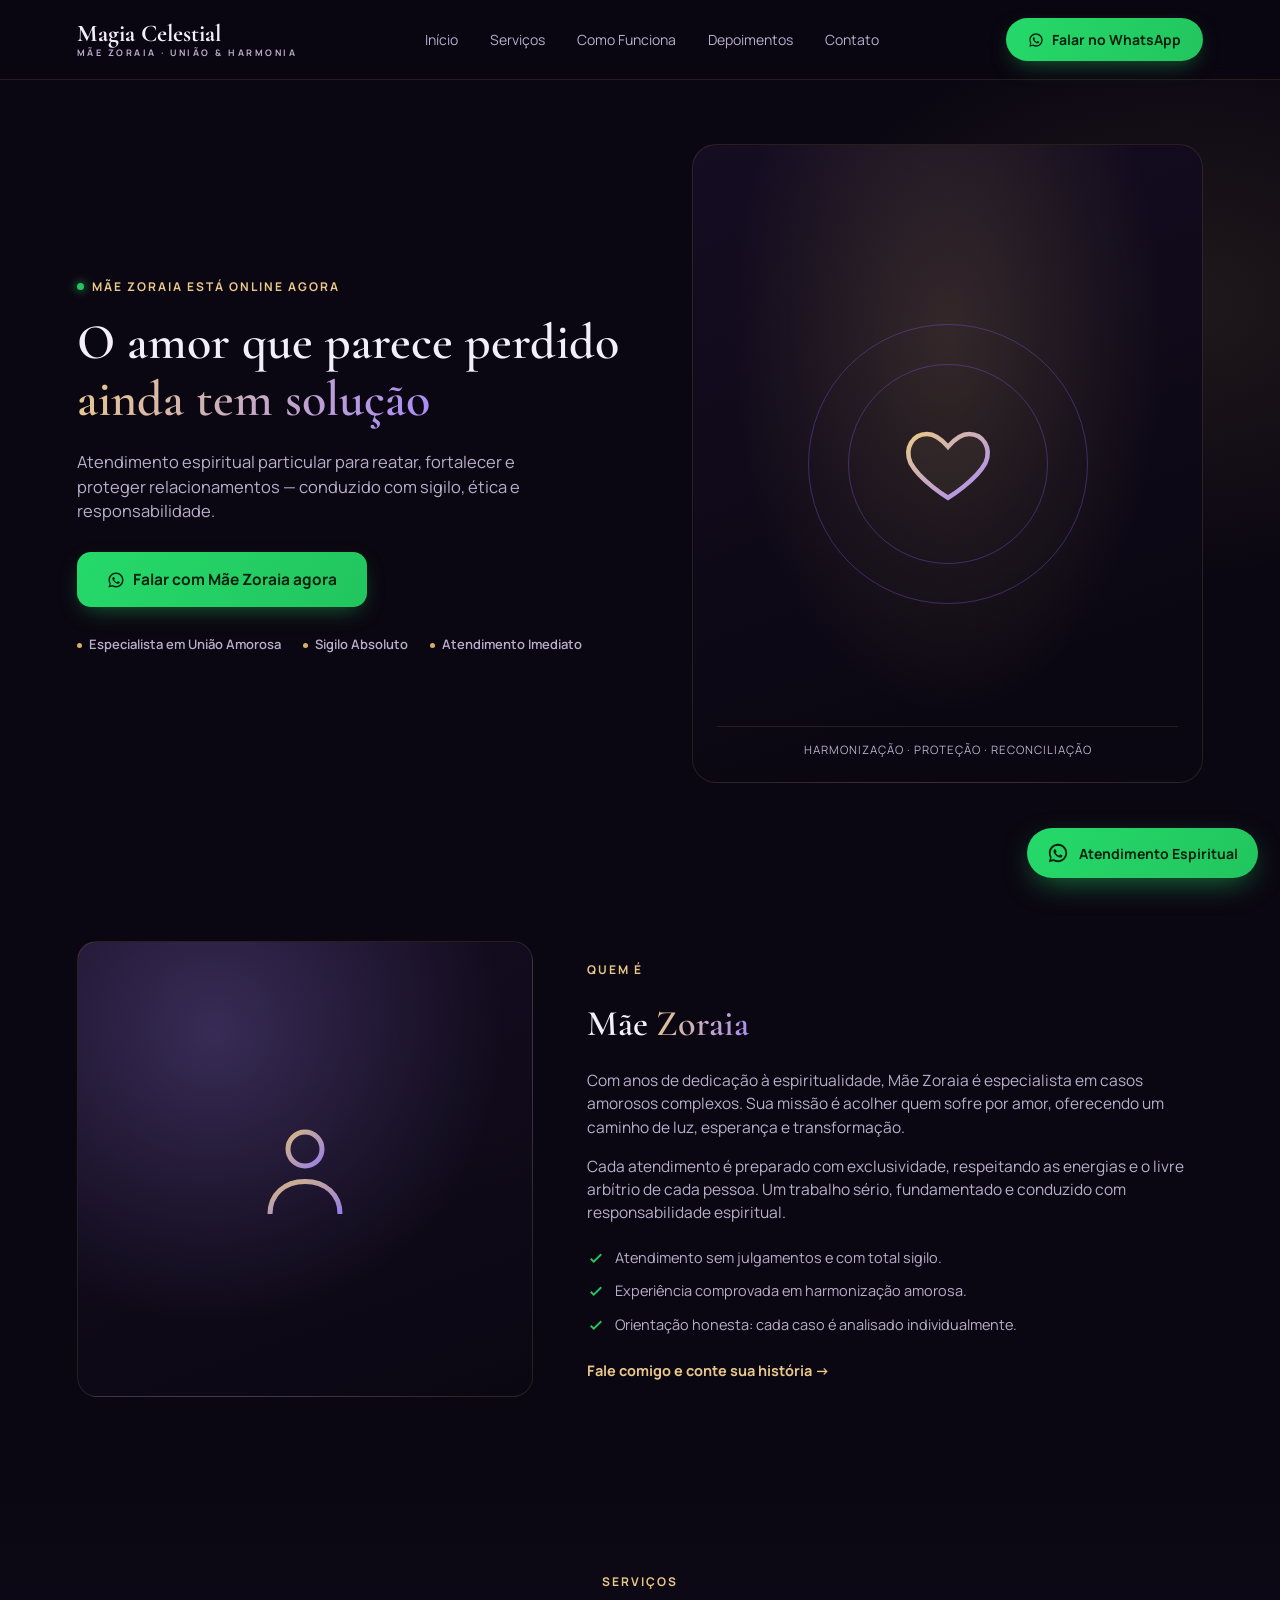
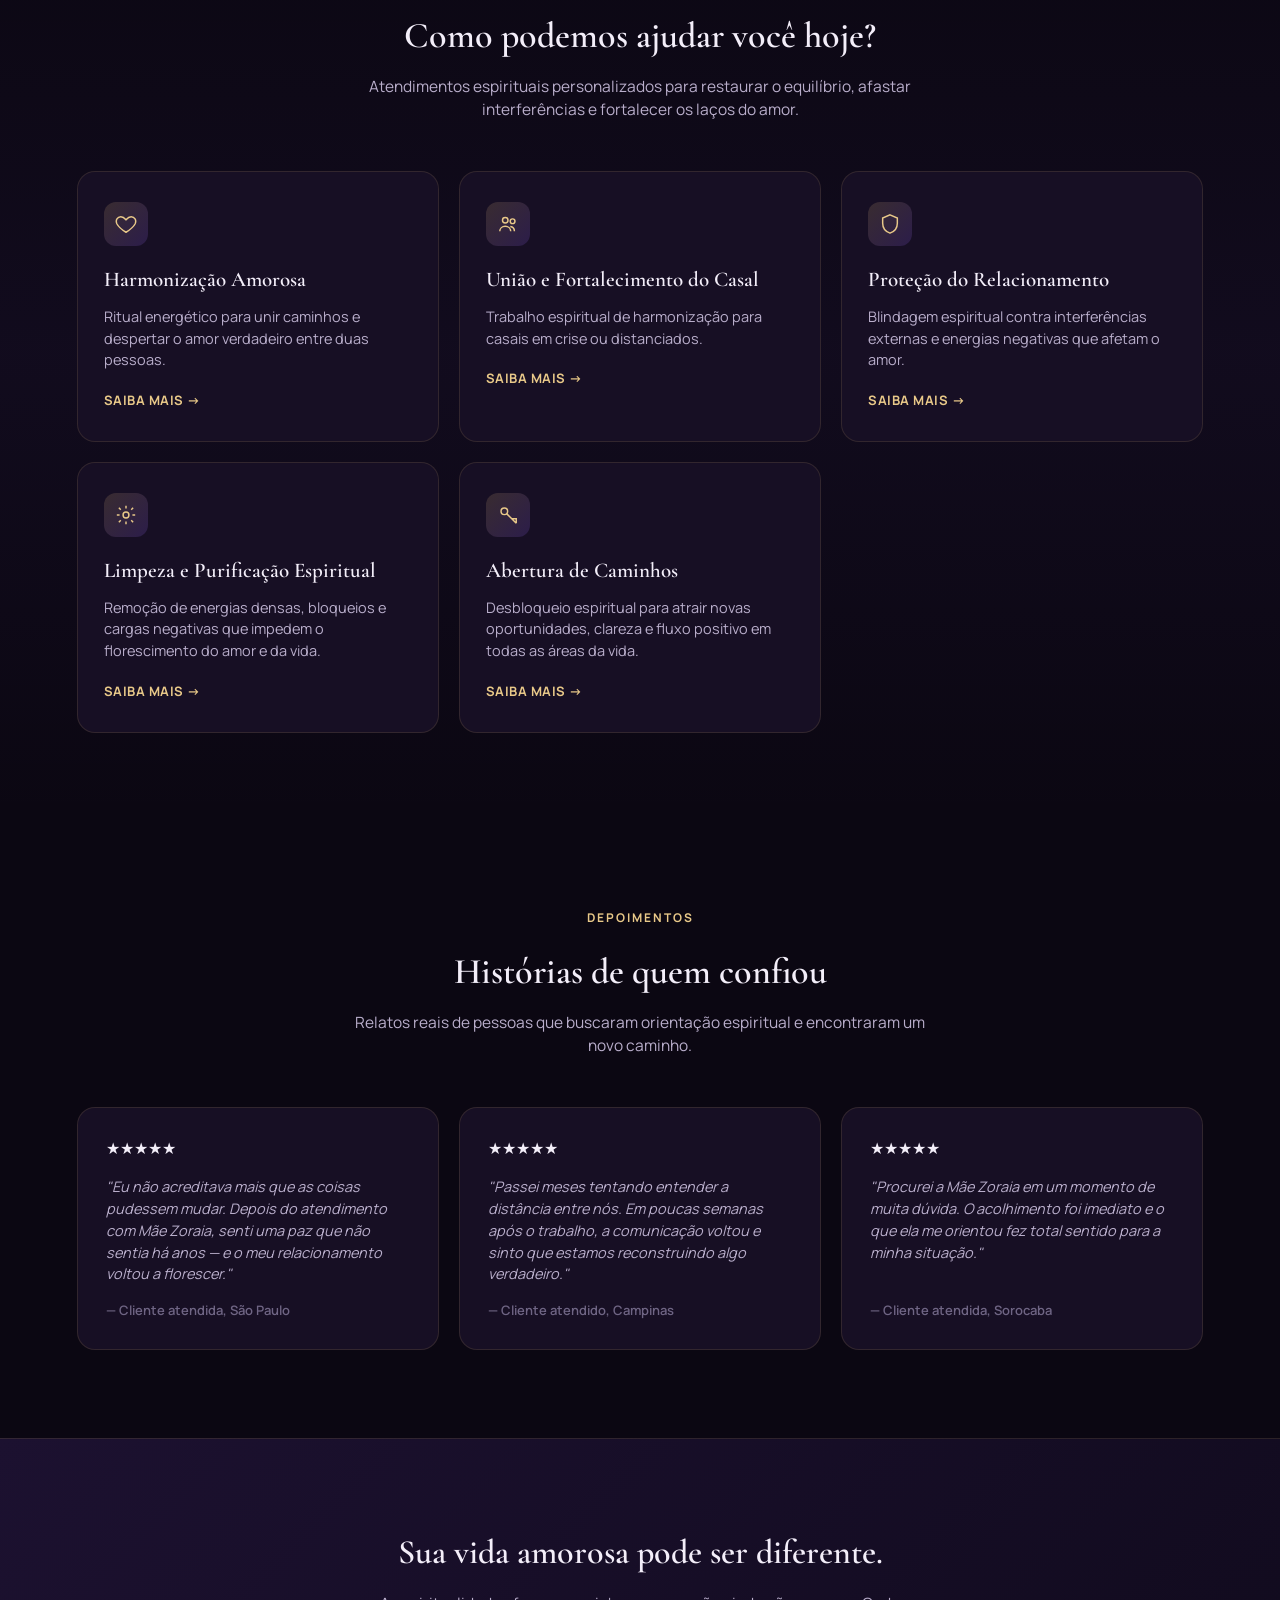
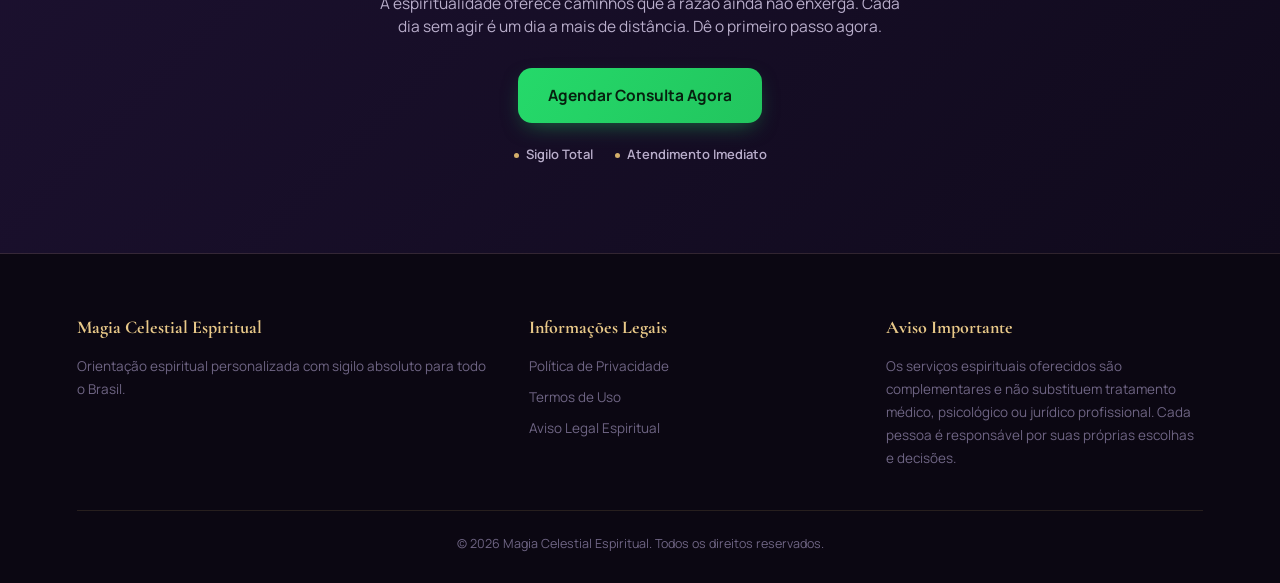
==== index.html @ 308951a0 "Rename index_1.html to index.html" ====
<!DOCTYPE html>
<html lang="pt-BR">
<head>
<meta charset="UTF-8">
<meta name="viewport" content="width=device-width, initial-scale=1.0">
<title>Mãe Zoraia | Trabalhos Espirituais para o Amor — Magia Celestial</title>
<meta name="description" content="Atendimento espiritual particular com Mãe Zoraia: harmonização amorosa, união de casal, proteção e limpeza espiritual. Sigilo absoluto e atendimento imediato.">
<link rel="preconnect" href="https://fonts.gstatic.com" crossorigin>
<link rel="stylesheet" href="assets/css/style.css">
<link rel="icon" href="assets/img/favicon.png" type="image/png">

<!-- ===================================================== -->
<!-- TAGS DO GERENCIADOR DE TRÁFEGO: inserir aqui (GTM/Pixel/etc) -->
<!-- ===================================================== -->

</head>
<body>

<!-- ===================================================== -->
<!-- TAGS DO GERENCIADOR DE TRÁFEGO (noscript, se necessário): inserir aqui -->
<!-- ===================================================== -->

<header class="site-header">
  <div class="logo">Magia Celestial<span>MÃE ZORAIA · UNIÃO &amp; HARMONIA</span></div>
  <nav>
    <ul class="nav-links">
      <li><a href="#inicio">Início</a></li>
      <li><a href="#servicos">Serviços</a></li>
      <li><a href="#como-funciona">Como Funciona</a></li>
      <li><a href="#depoimentos">Depoimentos</a></li>
      <li><a href="#contato">Contato</a></li>
    </ul>
  </nav>
  <a class="btn btn-whats" href="https://wa.me/5511948742111?text=Ol%C3%A1%2C%20Mãe%20Zoraia!%20Gostaria%20de%20falar%20sobre%20um%20atendimento%20espiritual." target="_blank" rel="noopener">
    <svg width="16" height="16" viewBox="0 0 24 24" fill="currentColor"><path d="M12 2C6.48 2 2 6.48 2 12c0 1.85.5 3.58 1.36 5.07L2 22l5.07-1.33A9.96 9.96 0 0 0 12 22c5.52 0 10-4.48 10-10S17.52 2 12 2zm0 18c-1.6 0-3.1-.43-4.4-1.18l-.31-.18-3.01.79.8-2.94-.2-.32A7.96 7.96 0 0 1 4 12c0-4.41 3.59-8 8-8s8 3.59 8 8-3.59 8-8 8zm4.4-5.6c-.24-.12-1.43-.71-1.65-.79-.22-.08-.38-.12-.54.12-.16.24-.62.79-.76.95-.14.16-.28.18-.52.06-.24-.12-1.01-.37-1.92-1.19-.71-.63-1.19-1.41-1.33-1.65-.14-.24-.01-.37.11-.49.11-.11.24-.28.36-.42.12-.14.16-.24.24-.4.08-.16.04-.3-.02-.42-.06-.12-.54-1.3-.74-1.78-.19-.46-.39-.4-.54-.41h-.46c-.16 0-.42.06-.64.3-.22.24-.84.82-.84 2s.86 2.32.98 2.48c.12.16 1.69 2.58 4.1 3.62.57.25 1.02.4 1.37.51.58.18 1.1.16 1.51.1.46-.07 1.43-.58 1.63-1.15.2-.57.2-1.05.14-1.15-.06-.1-.22-.16-.46-.28z"/></svg>
    Falar no WhatsApp
  </a>
  <button class="menu-toggle" id="menuToggle" aria-label="Abrir menu">☰</button>
</header>

<div class="mobile-nav" id="mobileNav">
  <button class="close-btn" id="closeMenu" aria-label="Fechar menu">×</button>
  <a href="#inicio">Início</a>
  <a href="#servicos">Serviços</a>
  <a href="#como-funciona">Como Funciona</a>
  <a href="#depoimentos">Depoimentos</a>
  <a href="#contato">Contato</a>
  <a class="btn btn-whats lg" href="https://wa.me/5511948742111?text=Ol%C3%A1%2C%20Mãe%20Zoraia!%20Gostaria%20de%20falar%20sobre%20um%20atendimento%20espiritual." target="_blank" rel="noopener">Falar no WhatsApp</a>
</div>

<section class="hero" id="inicio">
  <div class="container">
    <div>
      <div class="eyebrow pulse">Mãe Zoraia está online agora</div>
      <h1>O amor que parece perdido <span class="gradient-text">ainda tem solução</span></h1>
      <p class="sub">Atendimento espiritual particular para reatar, fortalecer e proteger relacionamentos — conduzido com sigilo, ética e responsabilidade.</p>
      <div class="cta-row">
        <a class="btn btn-whats lg" href="https://wa.me/5511948742111?text=Ol%C3%A1%2C%20Mãe%20Zoraia!%20Vim%20pelo%20site%20e%20gostaria%20de%20uma%20orienta%C3%A7%C3%A3o." target="_blank" rel="noopener">
          <svg width="18" height="18" viewBox="0 0 24 24" fill="currentColor"><path d="M12 2C6.48 2 2 6.48 2 12c0 1.85.5 3.58 1.36 5.07L2 22l5.07-1.33A9.96 9.96 0 0 0 12 22c5.52 0 10-4.48 10-10S17.52 2 12 2zm0 18c-1.6 0-3.1-.43-4.4-1.18l-.31-.18-3.01.79.8-2.94-.2-.32A7.96 7.96 0 0 1 4 12c0-4.41 3.59-8 8-8s8 3.59 8 8-3.59 8-8 8zm4.4-5.6c-.24-.12-1.43-.71-1.65-.79-.22-.08-.38-.12-.54.12-.16.24-.62.79-.76.95-.14.16-.28.18-.52.06-.24-.12-1.01-.37-1.92-1.19-.71-.63-1.19-1.41-1.33-1.65-.14-.24-.01-.37.11-.49.11-.11.24-.28.36-.42.12-.14.16-.24.24-.4.08-.16.04-.3-.02-.42-.06-.12-.54-1.3-.74-1.78-.19-.46-.39-.4-.54-.41h-.46c-.16 0-.42.06-.64.3-.22.24-.84.82-.84 2s.86 2.32.98 2.48c.12.16 1.69 2.58 4.1 3.62.57.25 1.02.4 1.37.51.58.18 1.1.16 1.51.1.46-.07 1.43-.58 1.63-1.15.2-.57.2-1.05.14-1.15-.06-.1-.22-.16-.46-.28z"/></svg>
          Falar com Mãe Zoraia agora
        </a>
      </div>
      <div class="badges">
        <div class="badge"><span class="dot"></span>Especialista em União Amorosa</div>
        <div class="badge"><span class="dot"></span>Sigilo Absoluto</div>
        <div class="badge"><span class="dot"></span>Atendimento Imediato</div>
      </div>
    </div>
    <div class="hero-visual">
      <div class="ring ring-1"></div>
      <div class="ring ring-2"></div>
      <svg viewBox="0 0 24 24" fill="none" stroke="url(#g1)" stroke-width="1.2">
        <defs><linearGradient id="g1" x1="0" y1="0" x2="1" y2="1"><stop offset="0%" stop-color="#e9c989"/><stop offset="100%" stop-color="#a78bfa"/></linearGradient></defs>
        <path d="M12 21s-7.5-4.6-10-9.3C0.3 7.8 2.6 4 6.4 4c2.1 0 3.7 1.2 5.6 3.4C13.9 5.2 15.5 4 17.6 4c3.8 0 6.1 3.8 4.4 7.7C19.5 16.4 12 21 12 21z" fill="rgba(233,201,137,0.05)"/>
      </svg>
      <div class="visual-caption">Harmonização · Proteção · Reconciliação</div>
    </div>
  </div>
</section>

<section class="about" id="sobre">
  <div class="container">
    <div class="about-visual">
      <svg viewBox="0 0 24 24" fill="none" stroke="url(#g2)" stroke-width="1">
        <defs><linearGradient id="g2" x1="0" y1="0" x2="1" y2="1"><stop offset="0%" stop-color="#e9c989"/><stop offset="100%" stop-color="#a78bfa"/></linearGradient></defs>
        <circle cx="12" cy="8" r="3.4"/>
        <path d="M5 21c0-4 3-6.5 7-6.5s7 2.5 7 6.5"/>
      </svg>
    </div>
    <div>
      <div class="eyebrow">Quem é</div>
      <h2 class="serif">Mãe <span class="gradient-text">Zoraia</span></h2>
      <p>Com anos de dedicação à espiritualidade, Mãe Zoraia é especialista em casos amorosos complexos. Sua missão é acolher quem sofre por amor, oferecendo um caminho de luz, esperança e transformação.</p>
      <p>Cada atendimento é preparado com exclusividade, respeitando as energias e o livre arbítrio de cada pessoa. Um trabalho sério, fundamentado e conduzido com responsabilidade espiritual.</p>
      <ul class="checklist">
        <li><svg viewBox="0 0 24 24" fill="none" stroke="currentColor" stroke-width="2.5"><path d="M5 13l4 4L19 7"/></svg>Atendimento sem julgamentos e com total sigilo.</li>
        <li><svg viewBox="0 0 24 24" fill="none" stroke="currentColor" stroke-width="2.5"><path d="M5 13l4 4L19 7"/></svg>Experiência comprovada em harmonização amorosa.</li>
        <li><svg viewBox="0 0 24 24" fill="none" stroke="currentColor" stroke-width="2.5"><path d="M5 13l4 4L19 7"/></svg>Orientação honesta: cada caso é analisado individualmente.</li>
      </ul>
      <a class="link-arrow" href="#contato">Fale comigo e conte sua história →</a>
    </div>
  </div>
</section>

<section class="services" id="servicos">
  <div class="container">
    <div class="section-head">
      <div class="eyebrow">Serviços</div>
      <h2 class="serif">Como podemos ajudar você hoje?</h2>
      <p>Atendimentos espirituais personalizados para restaurar o equilíbrio, afastar interferências e fortalecer os laços do amor.</p>
    </div>
    <div class="grid-services">

      <div class="card">
        <div class="icon"><svg viewBox="0 0 24 24" fill="none" stroke="currentColor" stroke-width="1.6"><path d="M12 21s-7.5-4.6-10-9.3C0.3 7.8 2.6 4 6.4 4c2.1 0 3.7 1.2 5.6 3.4C13.9 5.2 15.5 4 17.6 4c3.8 0 6.1 3.8 4.4 7.7C19.5 16.4 12 21 12 21z"/></svg></div>
        <h3 class="serif">Harmonização Amorosa</h3>
        <p>Ritual energético para unir caminhos e despertar o amor verdadeiro entre duas pessoas.</p>
        <a href="#contato">SAIBA MAIS →</a>
      </div>

      <div class="card">
        <div class="icon"><svg viewBox="0 0 24 24" fill="none" stroke="currentColor" stroke-width="1.6"><circle cx="9" cy="8" r="3"/><circle cx="17" cy="9" r="2.6"/><path d="M3 20c0-3.3 2.7-5.5 6-5.5s6 2.2 6 5.5"/><path d="M14.5 14.8c2.6.3 4.5 2.2 4.5 5.2"/></svg></div>
        <h3 class="serif">União e Fortalecimento do Casal</h3>
        <p>Trabalho espiritual de harmonização para casais em crise ou distanciados.</p>
        <a href="#contato">SAIBA MAIS →</a>
      </div>

      <div class="card">
        <div class="icon"><svg viewBox="0 0 24 24" fill="none" stroke="currentColor" stroke-width="1.6"><path d="M12 2l8 3.5v5.7C20 16.7 16.6 20.4 12 22c-4.6-1.6-8-5.3-8-10.8V5.5L12 2z"/></svg></div>
        <h3 class="serif">Proteção do Relacionamento</h3>
        <p>Blindagem espiritual contra interferências externas e energias negativas que afetam o amor.</p>
        <a href="#contato">SAIBA MAIS →</a>
      </div>

      <div class="card">
        <div class="icon"><svg viewBox="0 0 24 24" fill="none" stroke="currentColor" stroke-width="1.6"><path d="M12 2v3M12 19v3M4.2 4.2l2.1 2.1M17.7 17.7l2.1 2.1M2 12h3M19 12h3M4.2 19.8l2.1-2.1M17.7 6.3l2.1-2.1"/><circle cx="12" cy="12" r="3.2"/></svg></div>
        <h3 class="serif">Limpeza e Purificação Espiritual</h3>
        <p>Remoção de energias densas, bloqueios e cargas negativas que impedem o florescimento do amor e da vida.</p>
        <a href="#contato">SAIBA MAIS →</a>
      </div>

      <div class="card">
        <div class="icon"><svg viewBox="0 0 24 24" fill="none" stroke="currentColor" stroke-width="1.6"><circle cx="8" cy="8" r="3.6"/><path d="M10.5 10.5L21 21M16 16h5v5"/></svg></div>
        <h3 class="serif">Abertura de Caminhos</h3>
        <p>Desbloqueio espiritual para atrair novas oportunidades, clareza e fluxo positivo em todas as áreas da vida.</p>
        <a href="#contato">SAIBA MAIS →</a>
      </div>

    </div>
  </div>
</section>

<section id="depoimentos">
  <div class="container">
    <div class="section-head">
      <div class="eyebrow">Depoimentos</div>
      <h2 class="serif">Histórias de quem confiou</h2>
      <p>Relatos reais de pessoas que buscaram orientação espiritual e encontraram um novo caminho.</p>
    </div>
    <div class="testimonial-track">

      <div class="t-card">
        <div class="stars">★★★★★</div>
        <p>"Eu não acreditava mais que as coisas pudessem mudar. Depois do atendimento com Mãe Zoraia, senti uma paz que não sentia há anos — e o meu relacionamento voltou a florescer."</p>
        <div class="t-author">— Cliente atendida, São Paulo</div>
      </div>

      <div class="t-card">
        <div class="stars">★★★★★</div>
        <p>"Passei meses tentando entender a distância entre nós. Em poucas semanas após o trabalho, a comunicação voltou e sinto que estamos reconstruindo algo verdadeiro."</p>
        <div class="t-author">— Cliente atendido, Campinas</div>
      </div>

      <div class="t-card">
        <div class="stars">★★★★★</div>
        <p>"Procurei a Mãe Zoraia em um momento de muita dúvida. O acolhimento foi imediato e o que ela me orientou fez total sentido para a minha situação."</p>
        <div class="t-author">— Cliente atendida, Sorocaba</div>
      </div>

    </div>
  </div>
</section>

<section class="cta-final" id="contato">
  <div class="container">
    <h2 class="serif">Sua vida amorosa pode ser diferente.</h2>
    <p>A espiritualidade oferece caminhos que a razão ainda não enxerga. Cada dia sem agir é um dia a mais de distância. Dê o primeiro passo agora.</p>
    <a class="btn btn-whats lg" href="https://wa.me/5511948742111?text=Ol%C3%A1%2C%20Mãe%20Zoraia!%20Quero%20agendar%20uma%20consulta." target="_blank" rel="noopener">Agendar Consulta Agora</a>
    <div class="badges">
      <div class="badge"><span class="dot"></span>Sigilo Total</div>
      <div class="badge"><span class="dot"></span>Atendimento Imediato</div>
    </div>
  </div>
</section>

<footer>
  <div class="container">
    <div class="footer-grid">
      <div>
        <h4 class="serif">Magia Celestial Espiritual</h4>
        <p>Orientação espiritual personalizada com sigilo absoluto para todo o Brasil.</p>
      </div>
      <div>
        <h4 class="serif">Informações Legais</h4>
        <ul>
          <li><a href="#">Política de Privacidade</a></li>
          <li><a href="#">Termos de Uso</a></li>
          <li><a href="#">Aviso Legal Espiritual</a></li>
        </ul>
      </div>
      <div>
        <h4 class="serif">Aviso Importante</h4>
        <p>Os serviços espirituais oferecidos são complementares e não substituem tratamento médico, psicológico ou jurídico profissional. Cada pessoa é responsável por suas próprias escolhas e decisões.</p>
      </div>
    </div>
    <div class="footer-bottom">© 2026 Magia Celestial Espiritual. Todos os direitos reservados.</div>
  </div>
</footer>

<a class="float-whats" href="https://wa.me/5511948742111?text=Ol%C3%A1%2C%20Mãe%20Zoraia!%20Gostaria%20de%20um%20atendimento%20espiritual." target="_blank" rel="noopener" aria-label="Falar no WhatsApp">
  <svg width="22" height="22" viewBox="0 0 24 24" fill="currentColor"><path d="M12 2C6.48 2 2 6.48 2 12c0 1.85.5 3.58 1.36 5.07L2 22l5.07-1.33A9.96 9.96 0 0 0 12 22c5.52 0 10-4.48 10-10S17.52 2 12 2zm0 18c-1.6 0-3.1-.43-4.4-1.18l-.31-.18-3.01.79.8-2.94-.2-.32A7.96 7.96 0 0 1 4 12c0-4.41 3.59-8 8-8s8 3.59 8 8-3.59 8-8 8zm4.4-5.6c-.24-.12-1.43-.71-1.65-.79-.22-.08-.38-.12-.54.12-.16.24-.62.79-.76.95-.14.16-.28.18-.52.06-.24-.12-1.01-.37-1.92-1.19-.71-.63-1.19-1.41-1.33-1.65-.14-.24-.01-.37.11-.49.11-.11.24-.28.36-.42.12-.14.16-.24.24-.4.08-.16.04-.3-.02-.42-.06-.12-.54-1.3-.74-1.78-.19-.46-.39-.4-.54-.41h-.46c-.16 0-.42.06-.64.3-.22.24-.84.82-.84 2s.86 2.32.98 2.48c.12.16 1.69 2.58 4.1 3.62.57.25 1.02.4 1.37.51.58.18 1.1.16 1.51.1.46-.07 1.43-.58 1.63-1.15.2-.57.2-1.05.14-1.15-.06-.1-.22-.16-.46-.28z"/></svg>
  <span>Atendimento Espiritual</span>
</a>

<script src="assets/js/main.js"></script>
</body>
</html>
---- assets/css/style.css ----
@import url('https://fonts.googleapis.com/css2?family=Cormorant+Garamond:wght@500;600;700&family=Manrope:wght@400;500;600;700;800&display=swap');

:root{
  --bg-void: #0b0712;
  --bg-deep: #150d22;
  --bg-card: #170f24;
  --violet: #8b5cf6;
  --violet-soft: #a78bfa;
  --gold: #d4af6a;
  --gold-bright: #e9c989;
  --whats: #22c55e;
  --whats-deep: #17a653;
  --ink: #f3eef9;
  --ink-dim: #b9aecb;
  --ink-faint: #6f6584;
  --border: rgba(212,175,106,0.14);
  --radius: 18px;
}

*,*::before,*::after{box-sizing:border-box;margin:0;padding:0;}
html{scroll-behavior:smooth;}
body{
  background:
    radial-gradient(ellipse 900px 500px at 12% -10%, rgba(139,92,246,0.22), transparent 60%),
    radial-gradient(ellipse 700px 500px at 92% 8%, rgba(212,175,106,0.10), transparent 55%),
    var(--bg-void);
  color:var(--ink);
  font-family:'Manrope',sans-serif;
  line-height:1.5;
  -webkit-font-smoothing:antialiased;
  overflow-x:hidden;
}
img{max-width:100%;display:block;}
a{color:inherit;}
.container{max-width:1280px;margin:0 auto;padding:0 6%;}
.serif{font-family:'Cormorant Garamond',serif;}
.gradient-text{
  background:linear-gradient(120deg,var(--gold-bright),var(--violet-soft));
  -webkit-background-clip:text;background-clip:text;color:transparent;
}
section{padding:88px 0;}
.eyebrow{
  display:inline-flex;align-items:center;gap:8px;
  font-size:12px;letter-spacing:2px;text-transform:uppercase;
  color:var(--gold-bright);font-weight:700;margin-bottom:18px;
}
.eyebrow.pulse::before{content:'';width:7px;height:7px;border-radius:50%;background:var(--whats);box-shadow:0 0 10px var(--whats);animation:pulse 2s infinite;}
@keyframes pulse{0%,100%{opacity:1;}50%{opacity:0.4;}}

/* HEADER */
.site-header{
  position:sticky;top:0;z-index:50;
  display:flex;align-items:center;justify-content:space-between;
  padding:18px 6%;
  background:rgba(11,7,18,0.85);
  backdrop-filter:blur(10px);
  border-bottom:1px solid var(--border);
}
.logo{font-family:'Cormorant Garamond',serif;font-size:24px;font-weight:700;line-height:1.1;}
.logo span{display:block;font-family:'Manrope',sans-serif;font-size:9px;letter-spacing:2.5px;color:var(--ink-dim);font-weight:700;}
.nav-links{display:flex;gap:32px;font-size:14px;color:var(--ink-dim);list-style:none;}
.nav-links a{text-decoration:none;transition:color .2s;}
.nav-links a:hover{color:var(--gold-bright);}
.btn{
  display:inline-flex;align-items:center;gap:8px;
  font-weight:700;font-size:14px;text-decoration:none;
  border-radius:30px;padding:11px 22px;border:none;cursor:pointer;
}
.btn-whats{
  background:linear-gradient(120deg,#25d96a,var(--whats));
  color:#06210f;
  box-shadow:0 8px 22px -8px rgba(34,197,94,0.55);
  transition:transform .2s, box-shadow .2s;
}
.btn-whats:hover{transform:translateY(-1px);box-shadow:0 12px 26px -8px rgba(34,197,94,0.7);}
.btn-whats.lg{padding:16px 30px;font-size:15.5px;border-radius:14px;}
.btn-outline{
  border:1px solid var(--border);color:var(--ink-dim);background:transparent;padding:10px 20px;border-radius:30px;font-size:14px;font-weight:600;text-decoration:none;
}
.menu-toggle{display:none;background:none;border:none;color:var(--ink);font-size:26px;cursor:pointer;}

/* HERO */
.hero{
  padding:64px 0 70px;
}
.hero .container{
  display:grid;grid-template-columns:1.05fr 0.95fr;gap:50px;align-items:center;
}
h1{font-family:'Cormorant Garamond',serif;font-size:50px;line-height:1.14;font-weight:600;margin-bottom:22px;}
.hero p.sub{font-size:16.5px;color:var(--ink-dim);max-width:480px;margin-bottom:28px;}
.cta-row{margin-bottom:28px;}
.badges{display:flex;flex-wrap:wrap;gap:10px 22px;}
.badge{display:flex;align-items:center;gap:7px;font-size:13px;color:var(--ink-dim);font-weight:600;}
.badge .dot{width:5px;height:5px;border-radius:50%;background:var(--gold);flex-shrink:0;}

.hero-visual{
  position:relative;aspect-ratio:4/5;border-radius:24px;overflow:hidden;
  background:radial-gradient(ellipse at 50% 30%, rgba(212,175,106,0.18), transparent 60%), linear-gradient(160deg, var(--bg-deep), #0b0712 80%);
  border:1px solid var(--border);
  display:flex;align-items:center;justify-content:center;
}
.hero-visual .ring{position:absolute;border-radius:50%;border:1px solid rgba(139,92,246,0.35);}
.ring-1{width:280px;height:280px;}
.ring-2{width:200px;height:200px;border-color:rgba(212,175,106,0.3);}
.hero-visual svg{width:90px;height:90px;}
.visual-caption{
  position:absolute;bottom:24px;left:24px;right:24px;font-size:11.5px;color:var(--ink-dim);
  letter-spacing:1px;text-transform:uppercase;border-top:1px solid var(--border);padding-top:14px;text-align:center;
}

/* SOBRE */
.about .container{display:grid;grid-template-columns:0.85fr 1.15fr;gap:54px;align-items:center;}
.about-visual{
  aspect-ratio:1/1;border-radius:20px;overflow:hidden;position:relative;
  background:radial-gradient(circle at 30% 20%, rgba(167,139,250,0.25), transparent 60%), linear-gradient(160deg,var(--bg-deep),#0b0712);
  border:1px solid var(--border);display:flex;align-items:center;justify-content:center;
}
.about-visual svg{width:120px;height:120px;opacity:0.9;}
h2{font-family:'Cormorant Garamond',serif;font-size:36px;font-weight:600;margin-bottom:18px;}
.about p{color:var(--ink-dim);margin-bottom:16px;font-size:15.5px;}
.checklist{list-style:none;margin:22px 0;display:flex;flex-direction:column;gap:12px;}
.checklist li{display:flex;gap:10px;align-items:flex-start;font-size:14.5px;color:var(--ink-dim);}
.checklist svg{flex-shrink:0;width:18px;height:18px;color:var(--whats);margin-top:2px;}
.link-arrow{color:var(--gold-bright);text-decoration:none;font-weight:700;font-size:14.5px;}

/* SERVICOS */
.services{background:linear-gradient(180deg,transparent,rgba(139,92,246,0.05),transparent);}
.section-head{text-align:center;max-width:600px;margin:0 auto 50px;}
.section-head .eyebrow{display:flex;justify-content:center;}
.section-head h2{margin-bottom:12px;}
.section-head p{color:var(--ink-dim);font-size:15.5px;}
.grid-services{display:grid;grid-template-columns:repeat(3,1fr);gap:20px;}
.card{
  background:var(--bg-card);border:1px solid var(--border);border-radius:var(--radius);
  padding:30px 26px;transition:transform .25s, border-color .25s;
}
.card:hover{transform:translateY(-4px);border-color:rgba(212,175,106,0.4);}
.card .icon{
  width:44px;height:44px;border-radius:12px;
  background:linear-gradient(135deg,rgba(212,175,106,0.18),rgba(139,92,246,0.18));
  display:flex;align-items:center;justify-content:center;margin-bottom:18px;
}
.card .icon svg{width:22px;height:22px;color:var(--gold-bright);}
.card h3{font-family:'Cormorant Garamond',serif;font-size:21px;font-weight:600;margin-bottom:10px;}
.card p{font-size:14.5px;color:var(--ink-dim);margin-bottom:16px;}
.card a{font-size:13px;font-weight:700;color:var(--gold-bright);text-decoration:none;letter-spacing:0.5px;}

/* DEPOIMENTOS */
.testimonial-track{display:grid;grid-template-columns:repeat(3,1fr);gap:20px;}
.t-card{
  background:var(--bg-card);border:1px solid var(--border);border-radius:var(--radius);
  padding:28px;display:flex;flex-direction:column;gap:16px;
}
.stars{display:flex;gap:3px;}
.stars svg{width:15px;height:15px;color:var(--gold);}
.t-card p{font-size:14.5px;color:var(--ink-dim);font-style:italic;flex:1;}
.t-author{font-size:13px;color:var(--ink-faint);font-weight:600;}

/* CTA FINAL */
.cta-final{
  background:linear-gradient(135deg,#1c1130,#100a1c);
  border-top:1px solid var(--border);border-bottom:1px solid var(--border);
  text-align:center;
}
.cta-final h2{font-size:34px;margin-bottom:14px;}
.cta-final p{color:var(--ink-dim);max-width:540px;margin:0 auto 30px;font-size:15.5px;}
.cta-final .badges{justify-content:center;margin-top:22px;}

/* FOOTER */
footer{padding:60px 0 30px;}
.footer-grid{display:grid;grid-template-columns:1.3fr 1fr 1fr;gap:40px;margin-bottom:40px;}
footer h4{font-family:'Cormorant Garamond',serif;font-size:18px;color:var(--gold-bright);margin-bottom:14px;}
footer p, footer li{font-size:13.5px;color:var(--ink-faint);line-height:1.7;}
footer ul{list-style:none;display:flex;flex-direction:column;gap:8px;}
footer a{text-decoration:none;color:var(--ink-faint);}
footer a:hover{color:var(--gold-bright);}
.footer-bottom{
  text-align:center;font-size:12.5px;color:var(--ink-faint);
  border-top:1px solid var(--border);padding-top:24px;
}

/* WHATSAPP FLOAT */
.float-whats{
  position:fixed;bottom:22px;right:22px;z-index:60;
  display:flex;align-items:center;gap:10px;
  background:linear-gradient(120deg,#25d96a,var(--whats));
  color:#06210f;font-weight:700;font-size:14px;
  padding:14px 20px;border-radius:50px;text-decoration:none;
  box-shadow:0 10px 30px -8px rgba(34,197,94,0.6);
  animation:float-in .6s ease both;
}
@keyframes float-in{from{transform:translateY(20px);opacity:0;}to{transform:translateY(0);opacity:1;}}

/* RESPONSIVE */
@media(max-width:980px){
  .grid-services{grid-template-columns:repeat(2,1fr);}
  .testimonial-track{grid-template-columns:1fr;}
  .footer-grid{grid-template-columns:1fr;gap:28px;}
}
@media(max-width:860px){
  .nav-links{display:none;}
  .menu-toggle{display:block;}
  .hero .container{grid-template-columns:1fr;}
  .hero{padding:30px 0 50px;}
  h1{font-size:36px;}
  .hero-visual{aspect-ratio:16/10;order:-1;}
  .about .container{grid-template-columns:1fr;}
  .about-visual{aspect-ratio:16/9;}
  .grid-services{grid-template-columns:1fr;}
  section{padding:60px 0;}
  .float-whats span{display:none;}
  .float-whats{padding:16px;border-radius:50%;}
}
@media(max-width:480px){
  h1{font-size:30px;}
  .site-header{padding:14px 5%;}
  .btn-whats:not(.lg){display:none;}
}

/* Mobile nav drawer */
.mobile-nav{
  position:fixed;inset:0;z-index:55;background:rgba(11,7,18,0.97);backdrop-filter:blur(8px);
  display:flex;flex-direction:column;align-items:center;justify-content:center;gap:28px;
  transform:translateY(-100%);transition:transform .3s ease;
}
.mobile-nav.open{transform:translateY(0);}
.mobile-nav a{font-family:'Cormorant Garamond',serif;font-size:26px;text-decoration:none;color:var(--ink);}
.mobile-nav .close-btn{position:absolute;top:20px;right:24px;background:none;border:none;color:var(--ink);font-size:30px;}

@media(prefers-reduced-motion: reduce){
  *{animation-duration:0.01ms !important;transition-duration:0.01ms !important;}
}
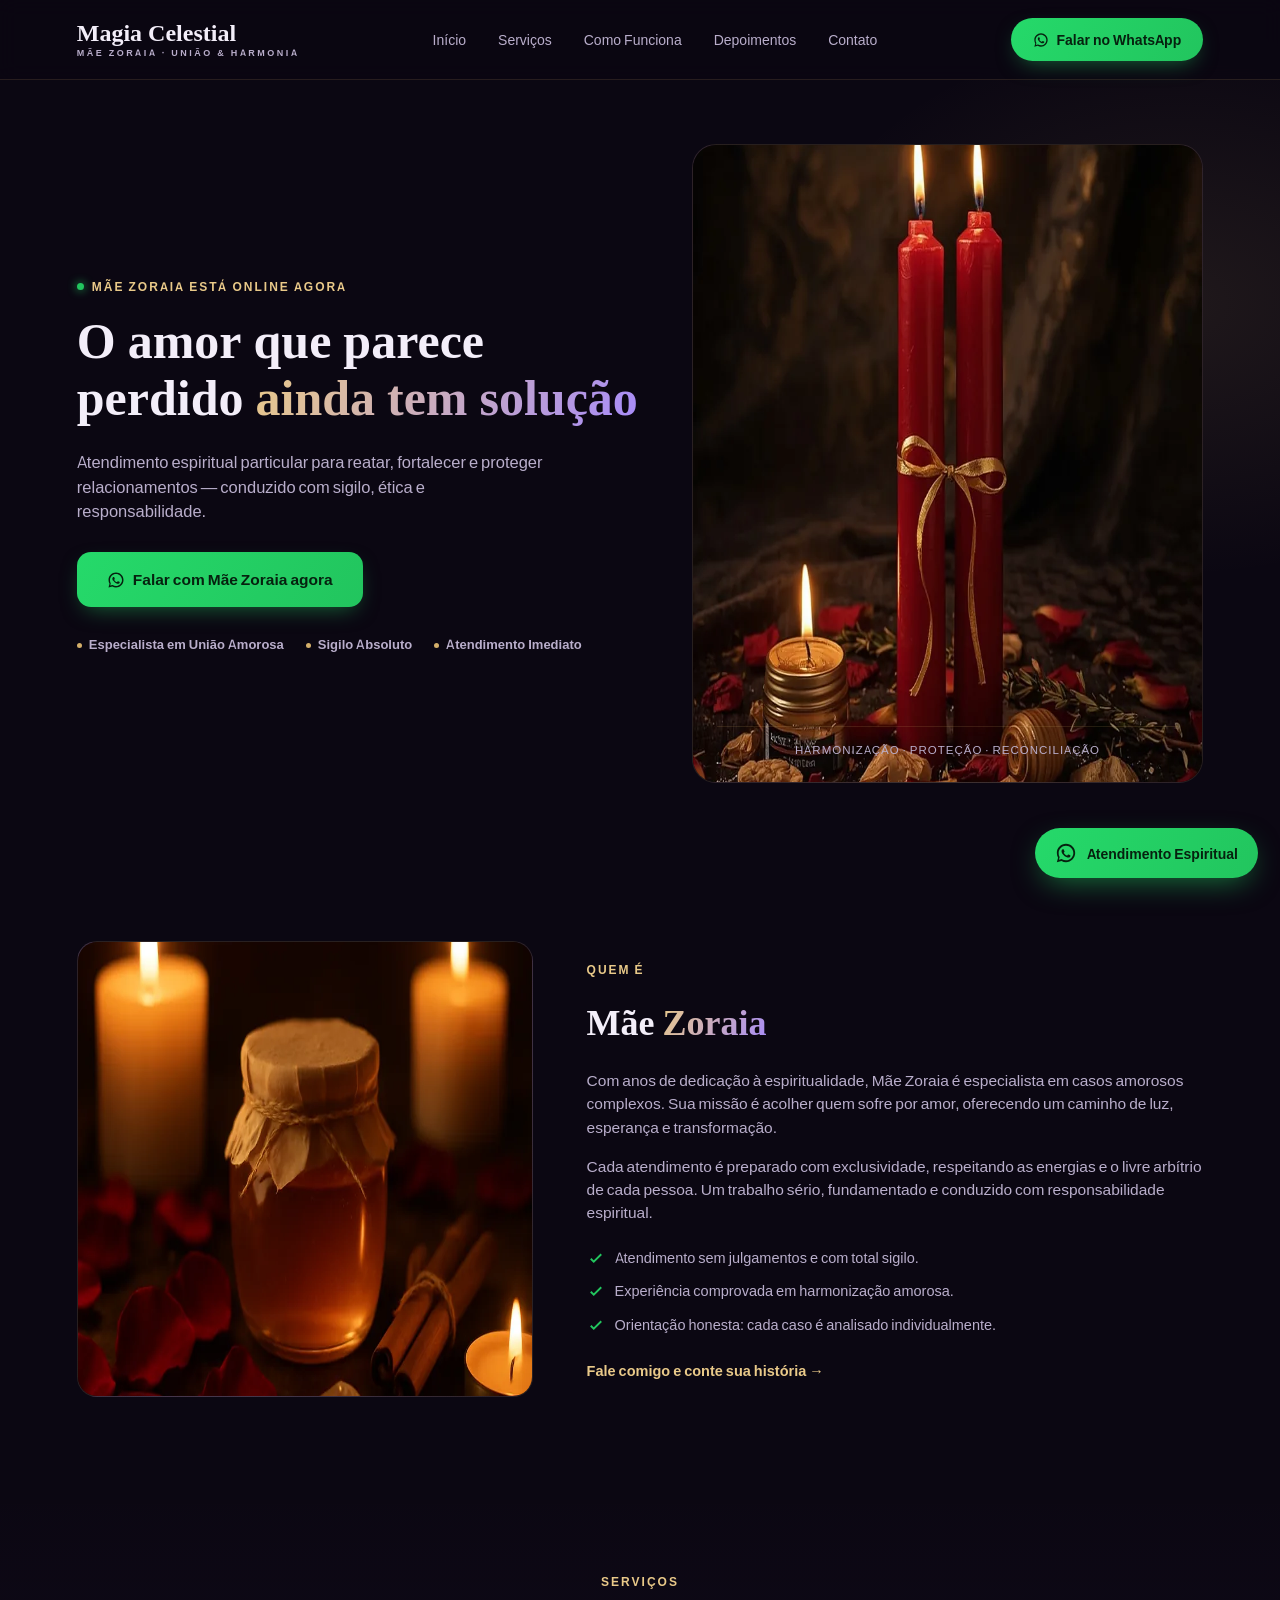
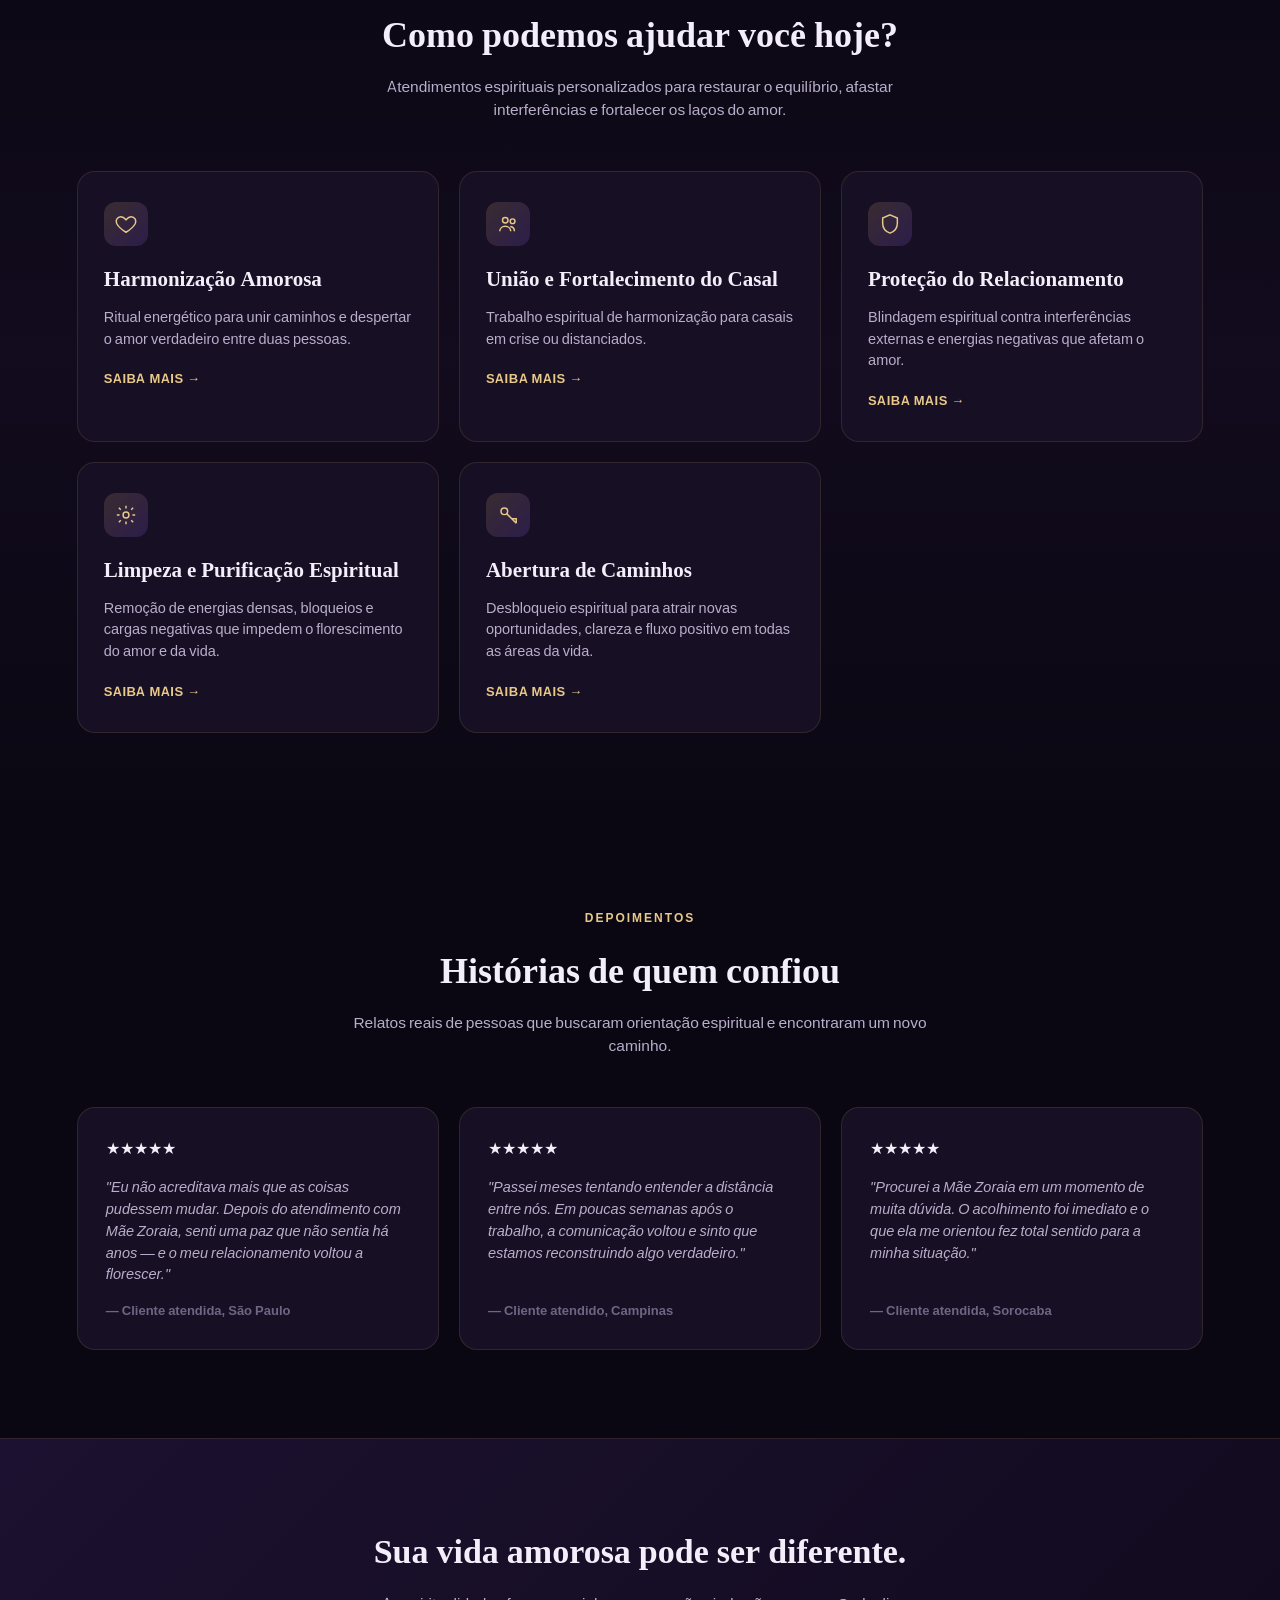
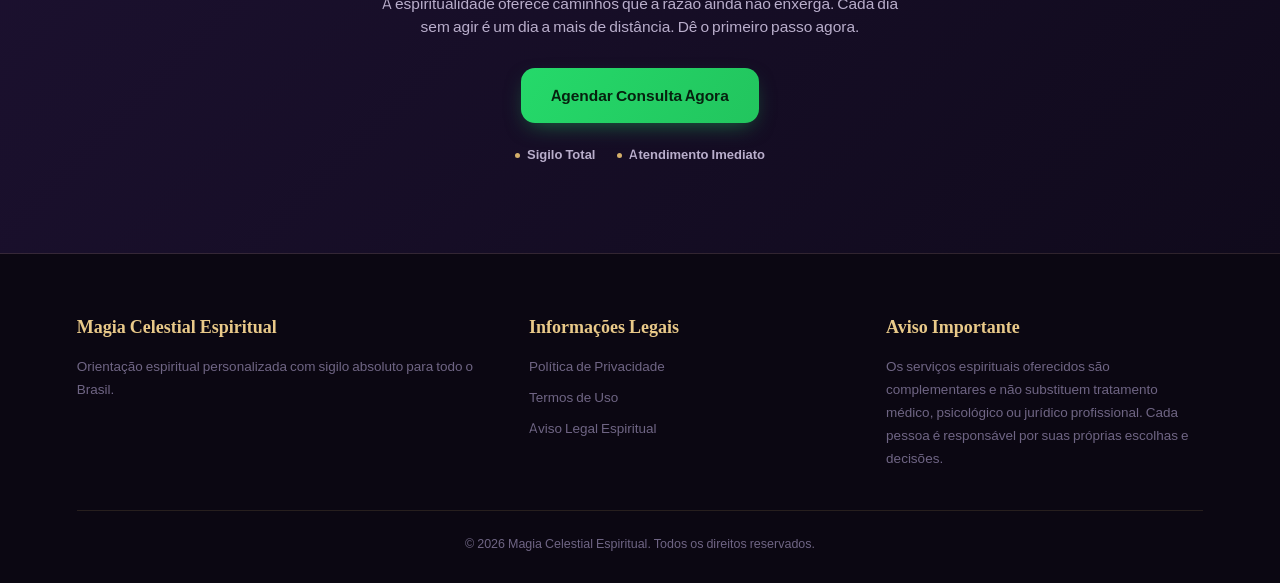
==== commit 708f3b16: "Update index.html" ====
--- a/index.html
+++ b/index.html
@@ -67,12 +67,7 @@
       </div>
     </div>
     <div class="hero-visual">
-      <div class="ring ring-1"></div>
-      <div class="ring ring-2"></div>
-      <svg viewBox="0 0 24 24" fill="none" stroke="url(#g1)" stroke-width="1.2">
-        <defs><linearGradient id="g1" x1="0" y1="0" x2="1" y2="1"><stop offset="0%" stop-color="#e9c989"/><stop offset="100%" stop-color="#a78bfa"/></linearGradient></defs>
-        <path d="M12 21s-7.5-4.6-10-9.3C0.3 7.8 2.6 4 6.4 4c2.1 0 3.7 1.2 5.6 3.4C13.9 5.2 15.5 4 17.6 4c3.8 0 6.1 3.8 4.4 7.7C19.5 16.4 12 21 12 21z" fill="rgba(233,201,137,0.05)"/>
-      </svg>
+      <img src="assets/img/hero-candles.webp" alt="Velas vermelhas unidas por fita dourada, ritual de harmonização amorosa" width="800" height="1000" loading="eager" fetchpriority="high">
       <div class="visual-caption">Harmonização · Proteção · Reconciliação</div>
     </div>
   </div>
@@ -81,11 +76,7 @@
 <section class="about" id="sobre">
   <div class="container">
     <div class="about-visual">
-      <svg viewBox="0 0 24 24" fill="none" stroke="url(#g2)" stroke-width="1">
-        <defs><linearGradient id="g2" x1="0" y1="0" x2="1" y2="1"><stop offset="0%" stop-color="#e9c989"/><stop offset="100%" stop-color="#a78bfa"/></linearGradient></defs>
-        <circle cx="12" cy="8" r="3.4"/>
-        <path d="M5 21c0-4 3-6.5 7-6.5s7 2.5 7 6.5"/>
-      </svg>
+      <img src="assets/img/about-ritual.webp" alt="Ritual espiritual com velas, mel e cristais usado nos trabalhos de Mãe Zoraia" width="800" height="800" loading="lazy">
     </div>
     <div>
       <div class="eyebrow">Quem é</div>
--- a/assets/css/style.css
+++ b/assets/css/style.css
@@ -1,4 +1,20 @@
-@import url('https://fonts.googleapis.com/css2?family=Cormorant+Garamond:wght@500;600;700&family=Manrope:wght@400;500;600;700;800&display=swap');
+@font-face{font-family:'Cormorant Garamond';font-style:normal;font-weight:500;font-display:swap;src:url('../cormorant-500.woff2') format('woff2');unicode-range:U+0000-00FF,U+0131,U+0152-0153,U+02BB-02BC,U+2000-206F,U+2074,U+20AC,U+2122,U+2191,U+2193,U+2212,U+2215,U+FEFF,U+FFFD;}
+@font-face{font-family:'Cormorant Garamond';font-style:normal;font-weight:500;font-display:swap;src:url('../cormorant-500-ext.woff2') format('woff2');unicode-range:U+0100-024F,U+0259,U+1E00-1EFF,U+2020,U+20A0-20AB,U+20AD-20CF,U+2113,U+2C60-2C7F,U+A720-A7FF;}
+@font-face{font-family:'Cormorant Garamond';font-style:normal;font-weight:600;font-display:swap;src:url('../cormorant-600.woff2') format('woff2');unicode-range:U+0000-00FF,U+0131,U+0152-0153,U+02BB-02BC,U+2000-206F,U+2074,U+20AC,U+2122,U+2191,U+2193,U+2212,U+2215,U+FEFF,U+FFFD;}
+@font-face{font-family:'Cormorant Garamond';font-style:normal;font-weight:600;font-display:swap;src:url('../cormorant-600-ext.woff2') format('woff2');unicode-range:U+0100-024F,U+0259,U+1E00-1EFF,U+2020,U+20A0-20AB,U+20AD-20CF,U+2113,U+2C60-2C7F,U+A720-A7FF;}
+@font-face{font-family:'Cormorant Garamond';font-style:normal;font-weight:700;font-display:swap;src:url('../cormorant-700.woff2') format('woff2');unicode-range:U+0000-00FF,U+0131,U+0152-0153,U+02BB-02BC,U+2000-206F,U+2074,U+20AC,U+2122,U+2191,U+2193,U+2212,U+2215,U+FEFF,U+FFFD;}
+@font-face{font-family:'Cormorant Garamond';font-style:normal;font-weight:700;font-display:swap;src:url('../cormorant-700-ext.woff2') format('woff2');unicode-range:U+0100-024F,U+0259,U+1E00-1EFF,U+2020,U+20A0-20AB,U+20AD-20CF,U+2113,U+2C60-2C7F,U+A720-A7FF;}
+
+@font-face{font-family:'Manrope';font-style:normal;font-weight:400;font-display:swap;src:url('../manrope-400.woff2') format('woff2');unicode-range:U+0000-00FF,U+0131,U+0152-0153,U+02BB-02BC,U+2000-206F,U+2074,U+20AC,U+2122,U+2191,U+2193,U+2212,U+2215,U+FEFF,U+FFFD;}
+@font-face{font-family:'Manrope';font-style:normal;font-weight:400;font-display:swap;src:url('../manrope-400-ext.woff2') format('woff2');unicode-range:U+0100-024F,U+0259,U+1E00-1EFF,U+2020,U+20A0-20AB,U+20AD-20CF,U+2113,U+2C60-2C7F,U+A720-A7FF;}
+@font-face{font-family:'Manrope';font-style:normal;font-weight:500;font-display:swap;src:url('../manrope-500.woff2') format('woff2');unicode-range:U+0000-00FF,U+0131,U+0152-0153,U+02BB-02BC,U+2000-206F,U+2074,U+20AC,U+2122,U+2191,U+2193,U+2212,U+2215,U+FEFF,U+FFFD;}
+@font-face{font-family:'Manrope';font-style:normal;font-weight:500;font-display:swap;src:url('../manrope-500-ext.woff2') format('woff2');unicode-range:U+0100-024F,U+0259,U+1E00-1EFF,U+2020,U+20A0-20AB,U+20AD-20CF,U+2113,U+2C60-2C7F,U+A720-A7FF;}
+@font-face{font-family:'Manrope';font-style:normal;font-weight:600;font-display:swap;src:url('../manrope-600.woff2') format('woff2');unicode-range:U+0000-00FF,U+0131,U+0152-0153,U+02BB-02BC,U+2000-206F,U+2074,U+20AC,U+2122,U+2191,U+2193,U+2212,U+2215,U+FEFF,U+FFFD;}
+@font-face{font-family:'Manrope';font-style:normal;font-weight:600;font-display:swap;src:url('../manrope-600-ext.woff2') format('woff2');unicode-range:U+0100-024F,U+0259,U+1E00-1EFF,U+2020,U+20A0-20AB,U+20AD-20CF,U+2113,U+2C60-2C7F,U+A720-A7FF;}
+@font-face{font-family:'Manrope';font-style:normal;font-weight:700;font-display:swap;src:url('../manrope-700.woff2') format('woff2');unicode-range:U+0000-00FF,U+0131,U+0152-0153,U+02BB-02BC,U+2000-206F,U+2074,U+20AC,U+2122,U+2191,U+2193,U+2212,U+2215,U+FEFF,U+FFFD;}
+@font-face{font-family:'Manrope';font-style:normal;font-weight:700;font-display:swap;src:url('../manrope-700-ext.woff2') format('woff2');unicode-range:U+0100-024F,U+0259,U+1E00-1EFF,U+2020,U+20A0-20AB,U+20AD-20CF,U+2113,U+2C60-2C7F,U+A720-A7FF;}
+@font-face{font-family:'Manrope';font-style:normal;font-weight:800;font-display:swap;src:url('../manrope-800.woff2') format('woff2');unicode-range:U+0000-00FF,U+0131,U+0152-0153,U+02BB-02BC,U+2000-206F,U+2074,U+20AC,U+2122,U+2191,U+2193,U+2212,U+2215,U+FEFF,U+FFFD;}
+@font-face{font-family:'Manrope';font-style:normal;font-weight:800;font-display:swap;src:url('../manrope-800-ext.woff2') format('woff2');unicode-range:U+0100-024F,U+0259,U+1E00-1EFF,U+2020,U+20A0-20AB,U+20AD-20CF,U+2113,U+2C60-2C7F,U+A720-A7FF;}
 
 :root{
   --bg-void: #0b0712;
@@ -195,18 +211,36 @@
 @media(max-width:980px){
   .grid-services{grid-template-columns:repeat(2,1fr);}
   .testimonial-track{grid-template-columns:1fr;}
-  .footer-grid{grid-template-columns:1fr;gap:28px;}
+  .footer-grid{grid-template-columns:1fr;gap:28px;text-align:center;}
+  footer ul{align-items:center;}
 }
 @media(max-width:860px){
   .nav-links{display:none;}
   .menu-toggle{display:block;}
-  .hero .container{grid-template-columns:1fr;}
+
+  .hero .container{grid-template-columns:1fr;text-align:center;}
   .hero{padding:30px 0 50px;}
   h1{font-size:36px;}
   .hero-visual{aspect-ratio:16/10;order:-1;}
-  .about .container{grid-template-columns:1fr;}
+  .hero p.sub{margin-left:auto;margin-right:auto;}
+  .cta-row{justify-content:center;display:flex;}
+  .badges{justify-content:center;}
+  .eyebrow.pulse{justify-content:center;}
+
+  .about .container{grid-template-columns:1fr;text-align:center;}
   .about-visual{aspect-ratio:16/9;}
+  .about .eyebrow{justify-content:center;display:flex;}
+  .about p{text-align:center;}
+  .checklist{align-items:center;}
+  .checklist li{text-align:left;max-width:340px;margin:0 auto;}
+
   .grid-services{grid-template-columns:1fr;}
+  .card{text-align:center;}
+  .card .icon{margin-left:auto;margin-right:auto;}
+
+  .t-card{text-align:center;}
+  .t-card p{text-align:center;}
+
   section{padding:60px 0;}
   .float-whats span{display:none;}
   .float-whats{padding:16px;border-radius:50%;}
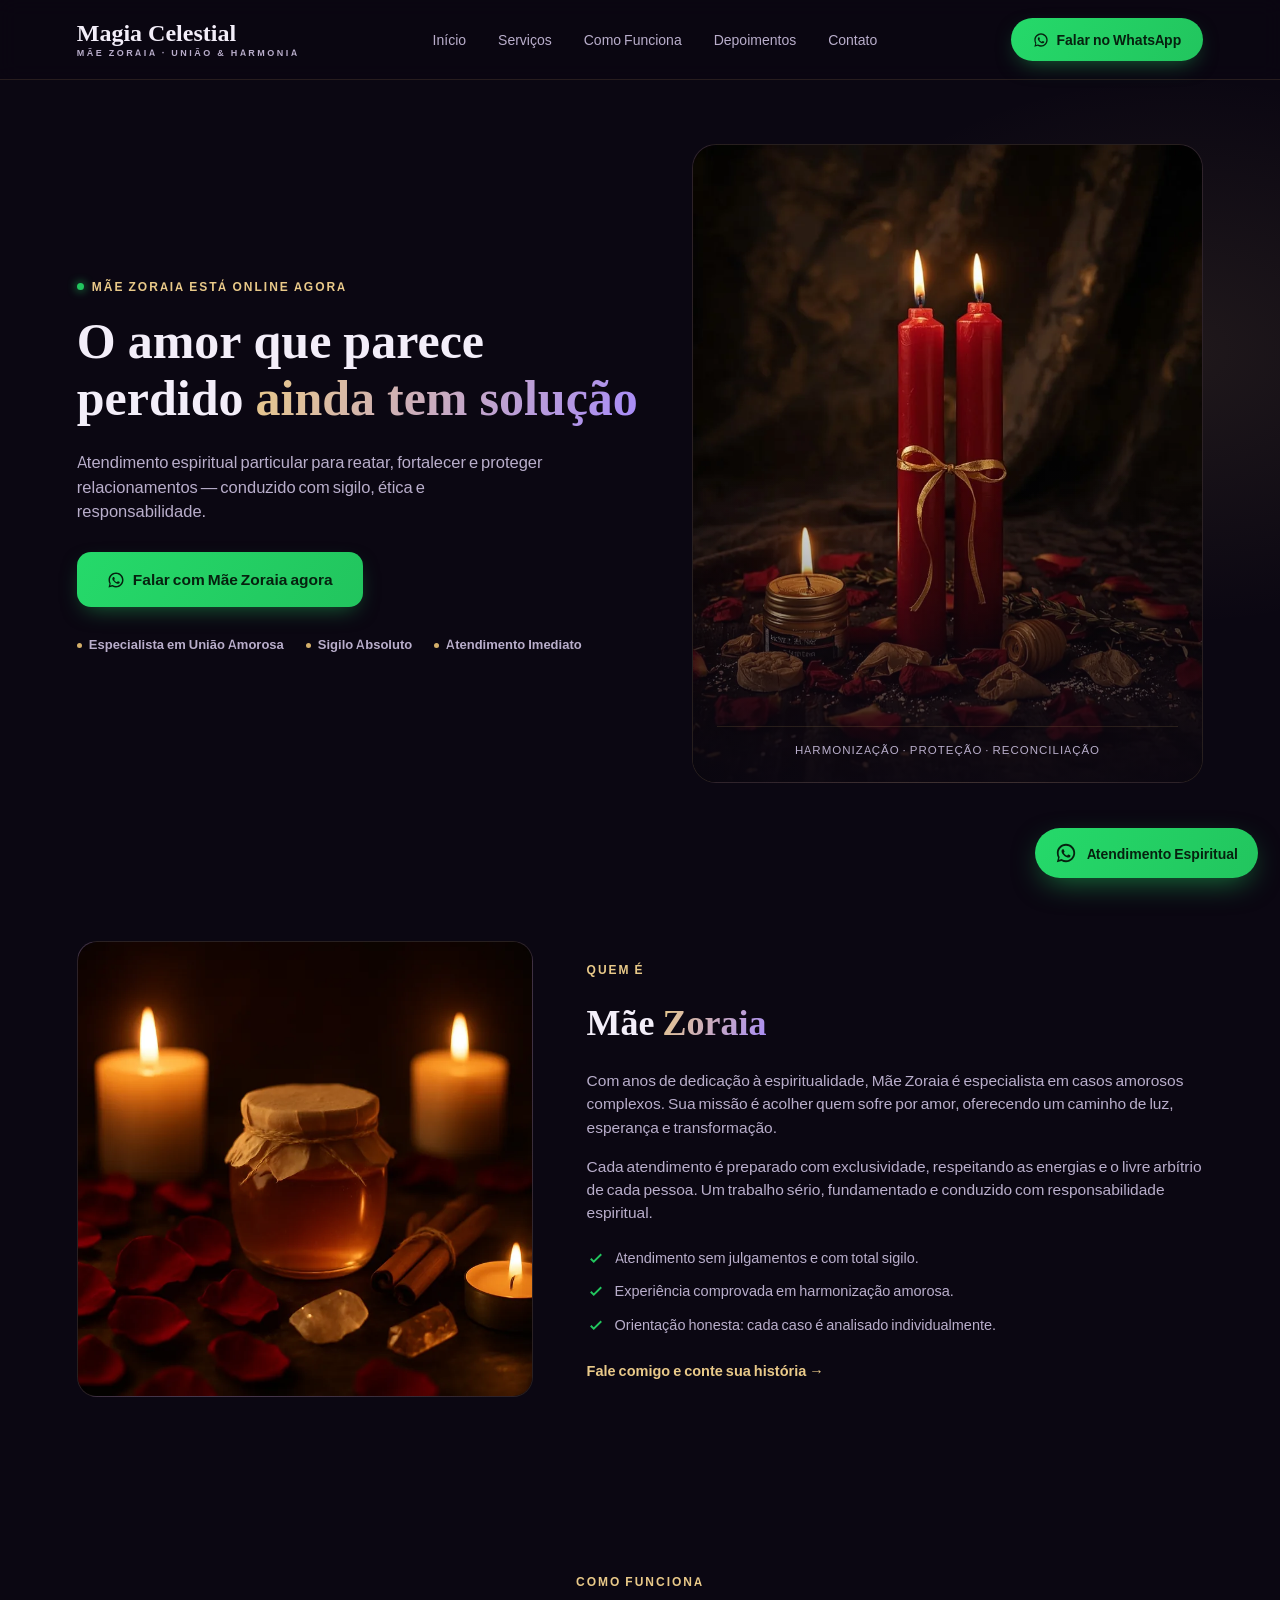
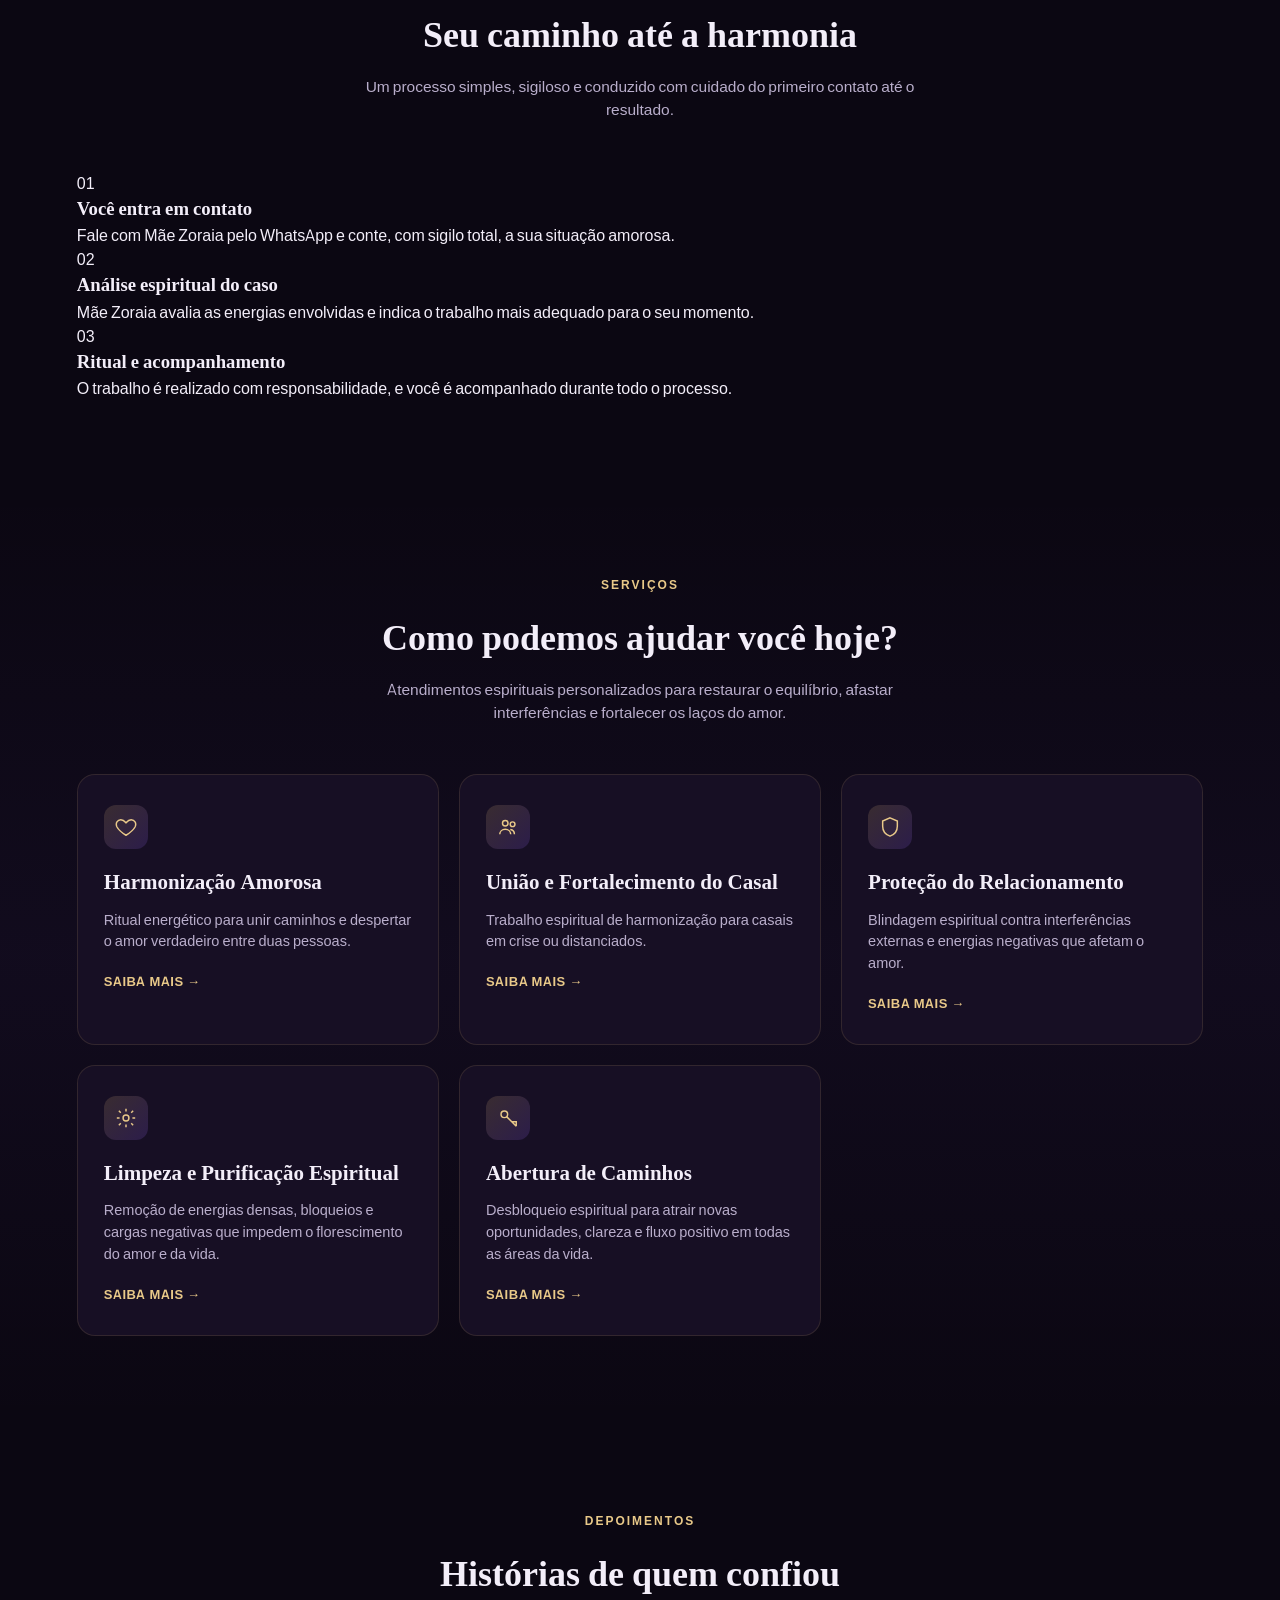
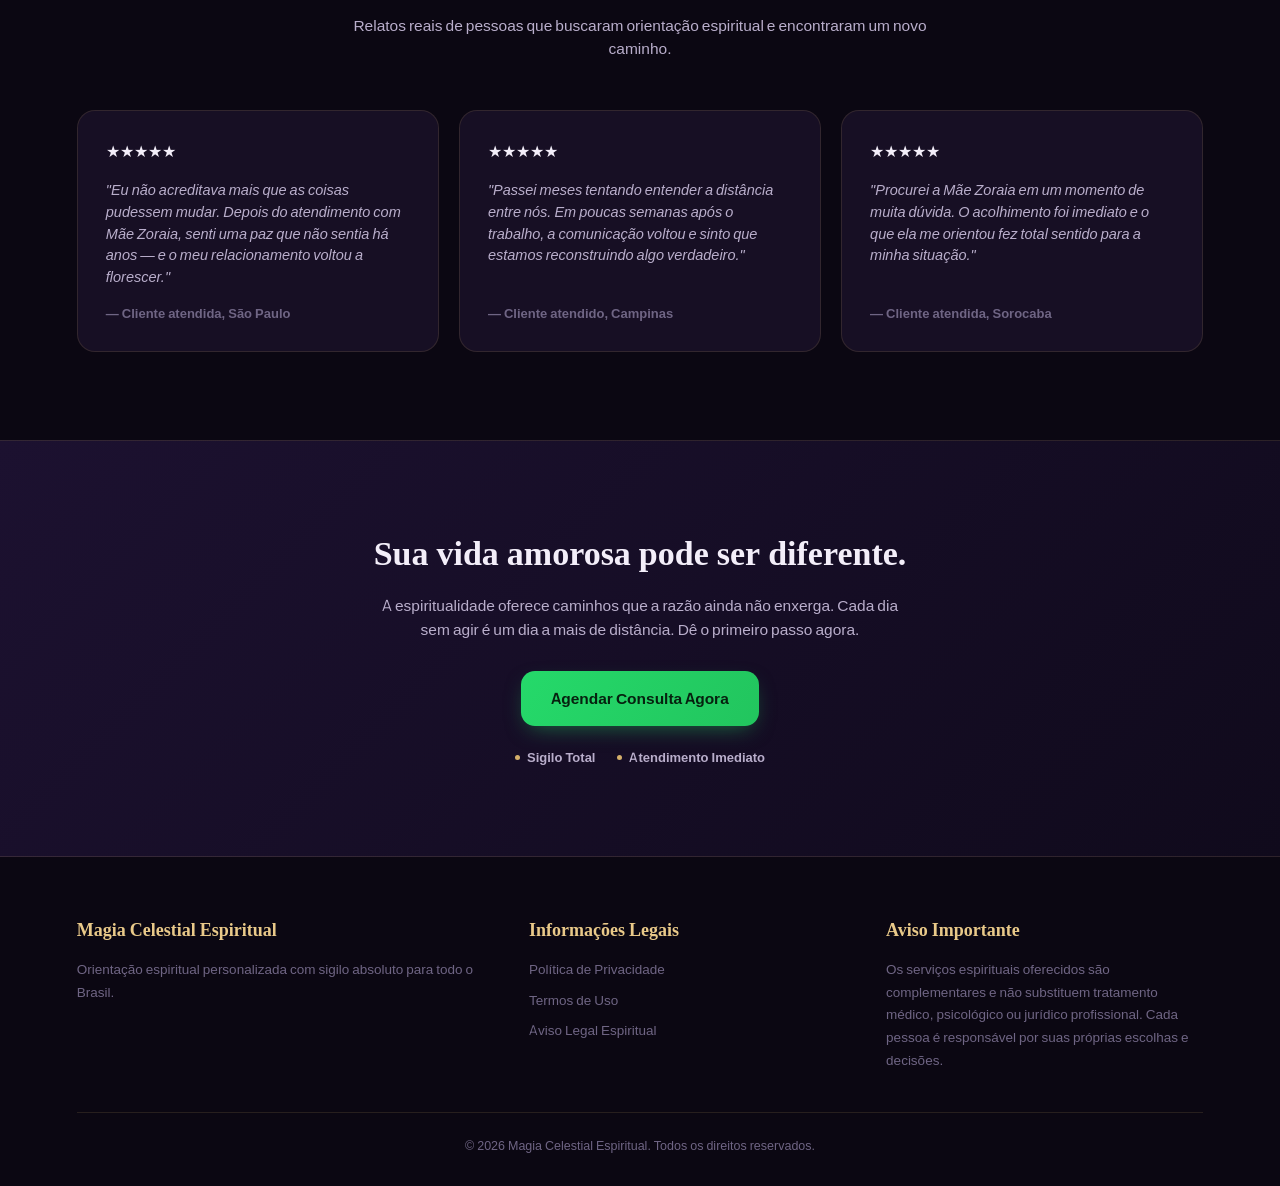
==== commit b0f39488: "Update index.html" ====
--- a/index.html
+++ b/index.html
@@ -93,6 +93,37 @@
   </div>
 </section>
 
+<section id="como-funciona">
+  <div class="container">
+    <div class="section-head">
+      <div class="eyebrow">Como Funciona</div>
+      <h2 class="serif">Seu caminho até a harmonia</h2>
+      <p>Um processo simples, sigiloso e conduzido com cuidado do primeiro contato até o resultado.</p>
+    </div>
+    <div class="steps-grid">
+
+      <div class="step-card">
+        <span class="step-num">01</span>
+        <h3 class="serif">Você entra em contato</h3>
+        <p>Fale com Mãe Zoraia pelo WhatsApp e conte, com sigilo total, a sua situação amorosa.</p>
+      </div>
+
+      <div class="step-card">
+        <span class="step-num">02</span>
+        <h3 class="serif">Análise espiritual do caso</h3>
+        <p>Mãe Zoraia avalia as energias envolvidas e indica o trabalho mais adequado para o seu momento.</p>
+      </div>
+
+      <div class="step-card">
+        <span class="step-num">03</span>
+        <h3 class="serif">Ritual e acompanhamento</h3>
+        <p>O trabalho é realizado com responsabilidade, e você é acompanhado durante todo o processo.</p>
+      </div>
+
+    </div>
+  </div>
+</section>
+
 <section class="services" id="servicos">
   <div class="container">
     <div class="section-head">
--- a/assets/css/style.css
+++ b/assets/css/style.css
@@ -113,15 +113,17 @@
   position:relative;aspect-ratio:4/5;border-radius:24px;overflow:hidden;
   background:radial-gradient(ellipse at 50% 30%, rgba(212,175,106,0.18), transparent 60%), linear-gradient(160deg, var(--bg-deep), #0b0712 80%);
   border:1px solid var(--border);
-  display:flex;align-items:center;justify-content:center;
-}
-.hero-visual .ring{position:absolute;border-radius:50%;border:1px solid rgba(139,92,246,0.35);}
-.ring-1{width:280px;height:280px;}
-.ring-2{width:200px;height:200px;border-color:rgba(212,175,106,0.3);}
-.hero-visual svg{width:90px;height:90px;}
+}
+.hero-visual img{width:100%;height:100%;object-fit:cover;object-position:center 20%;display:block;}
+.hero-visual::after{
+  content:'';position:absolute;inset:0;
+  background:linear-gradient(180deg, rgba(11,7,18,0) 50%, rgba(11,7,18,0.85) 100%);
+  pointer-events:none;
+}
 .visual-caption{
   position:absolute;bottom:24px;left:24px;right:24px;font-size:11.5px;color:var(--ink-dim);
   letter-spacing:1px;text-transform:uppercase;border-top:1px solid var(--border);padding-top:14px;text-align:center;
+  z-index:1;
 }
 
 /* SOBRE */
@@ -129,9 +131,9 @@
 .about-visual{
   aspect-ratio:1/1;border-radius:20px;overflow:hidden;position:relative;
   background:radial-gradient(circle at 30% 20%, rgba(167,139,250,0.25), transparent 60%), linear-gradient(160deg,var(--bg-deep),#0b0712);
-  border:1px solid var(--border);display:flex;align-items:center;justify-content:center;
-}
-.about-visual svg{width:120px;height:120px;opacity:0.9;}
+  border:1px solid var(--border);
+}
+.about-visual img{width:100%;height:100%;object-fit:cover;display:block;}
 h2{font-family:'Cormorant Garamond',serif;font-size:36px;font-weight:600;margin-bottom:18px;}
 .about p{color:var(--ink-dim);margin-bottom:16px;font-size:15.5px;}
 .checklist{list-style:none;margin:22px 0;display:flex;flex-direction:column;gap:12px;}
@@ -221,7 +223,7 @@
   .hero .container{grid-template-columns:1fr;text-align:center;}
   .hero{padding:30px 0 50px;}
   h1{font-size:36px;}
-  .hero-visual{aspect-ratio:16/10;order:-1;}
+  .hero-visual{aspect-ratio:4/3;order:-1;}
   .hero p.sub{margin-left:auto;margin-right:auto;}
   .cta-row{justify-content:center;display:flex;}
   .badges{justify-content:center;}
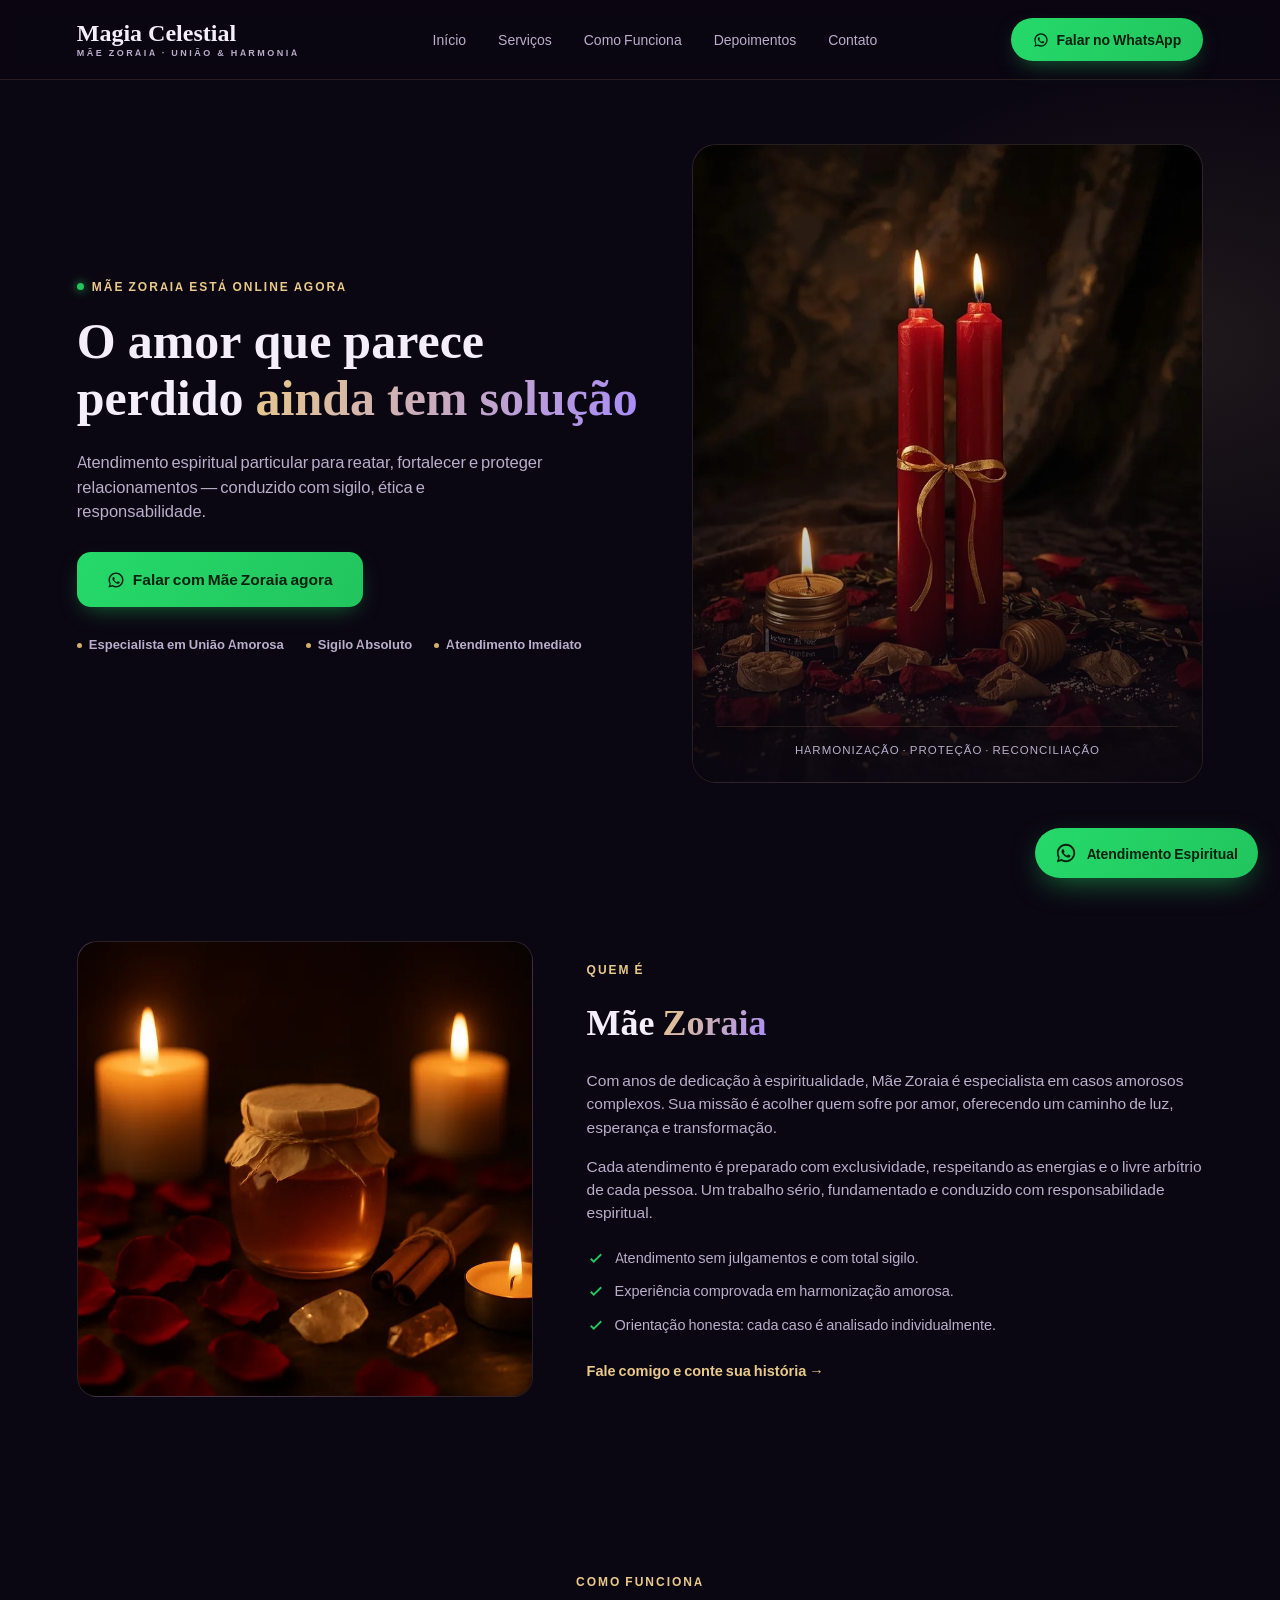
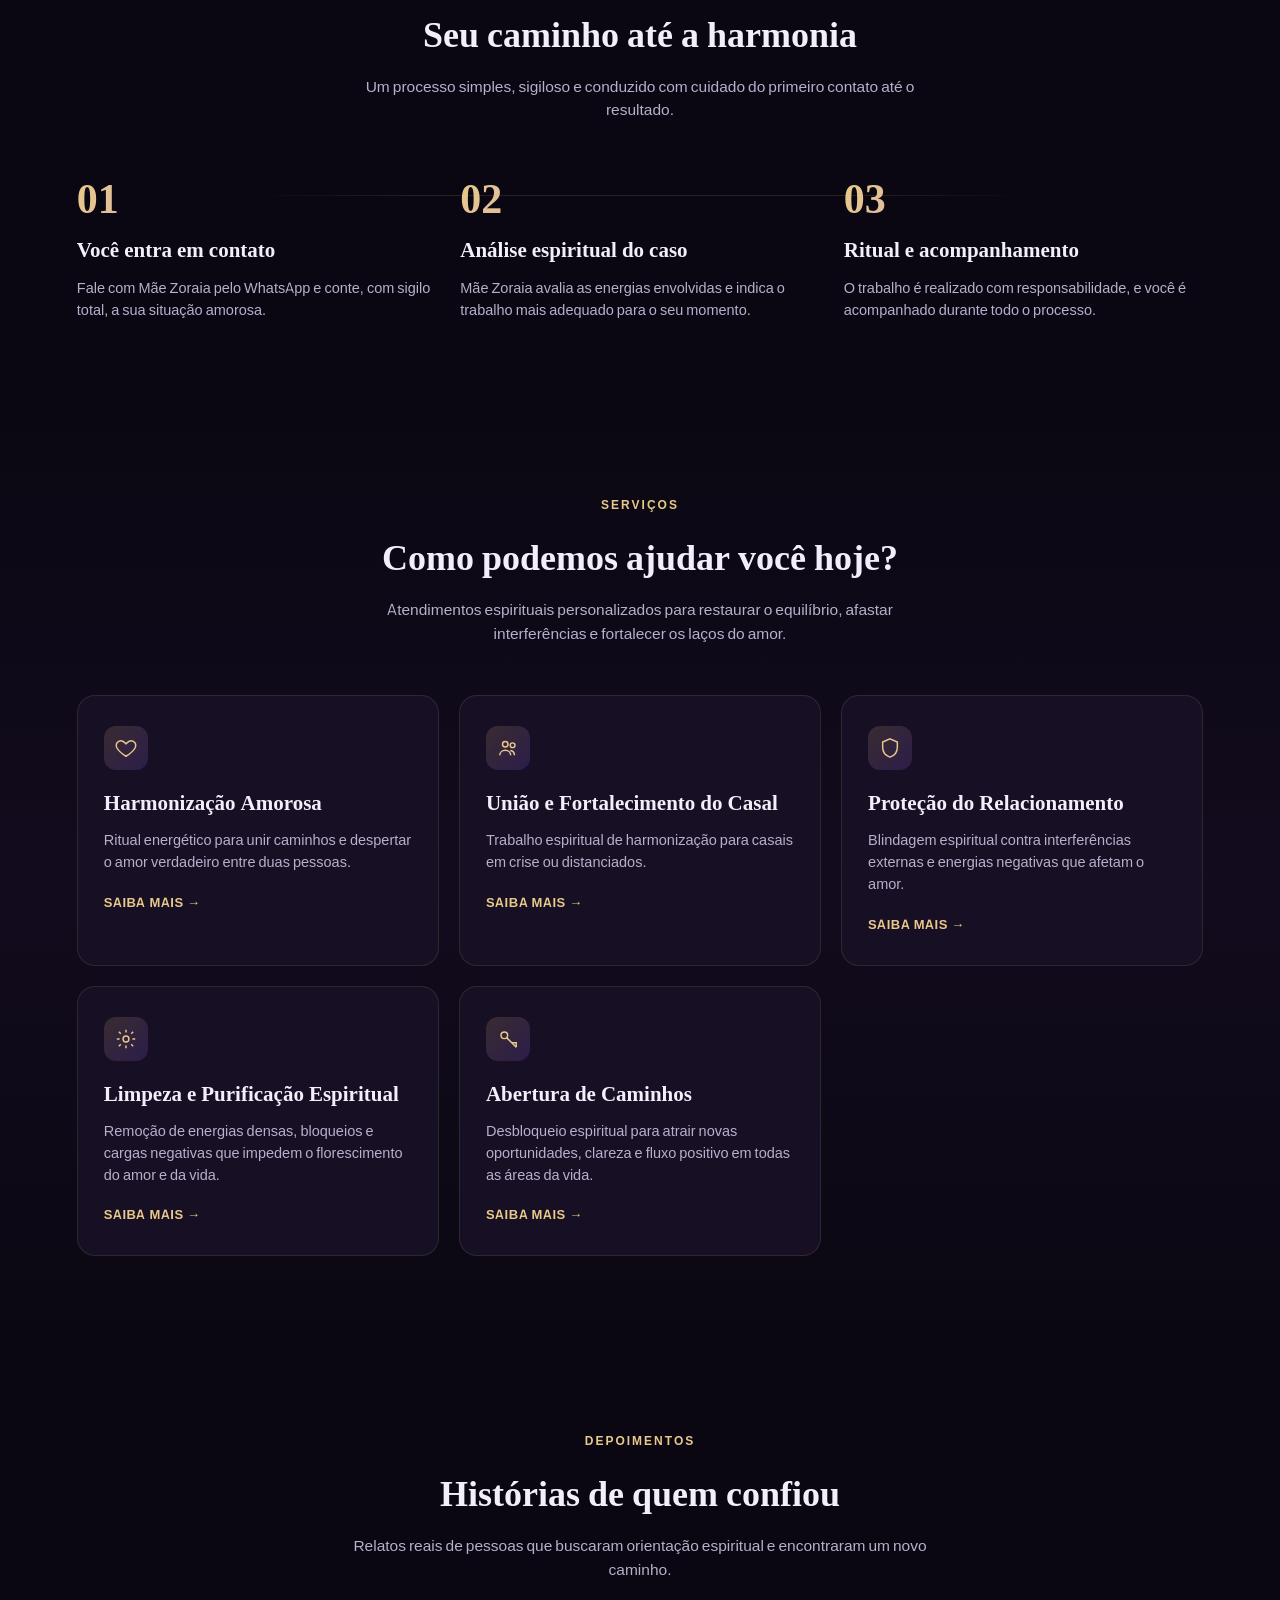
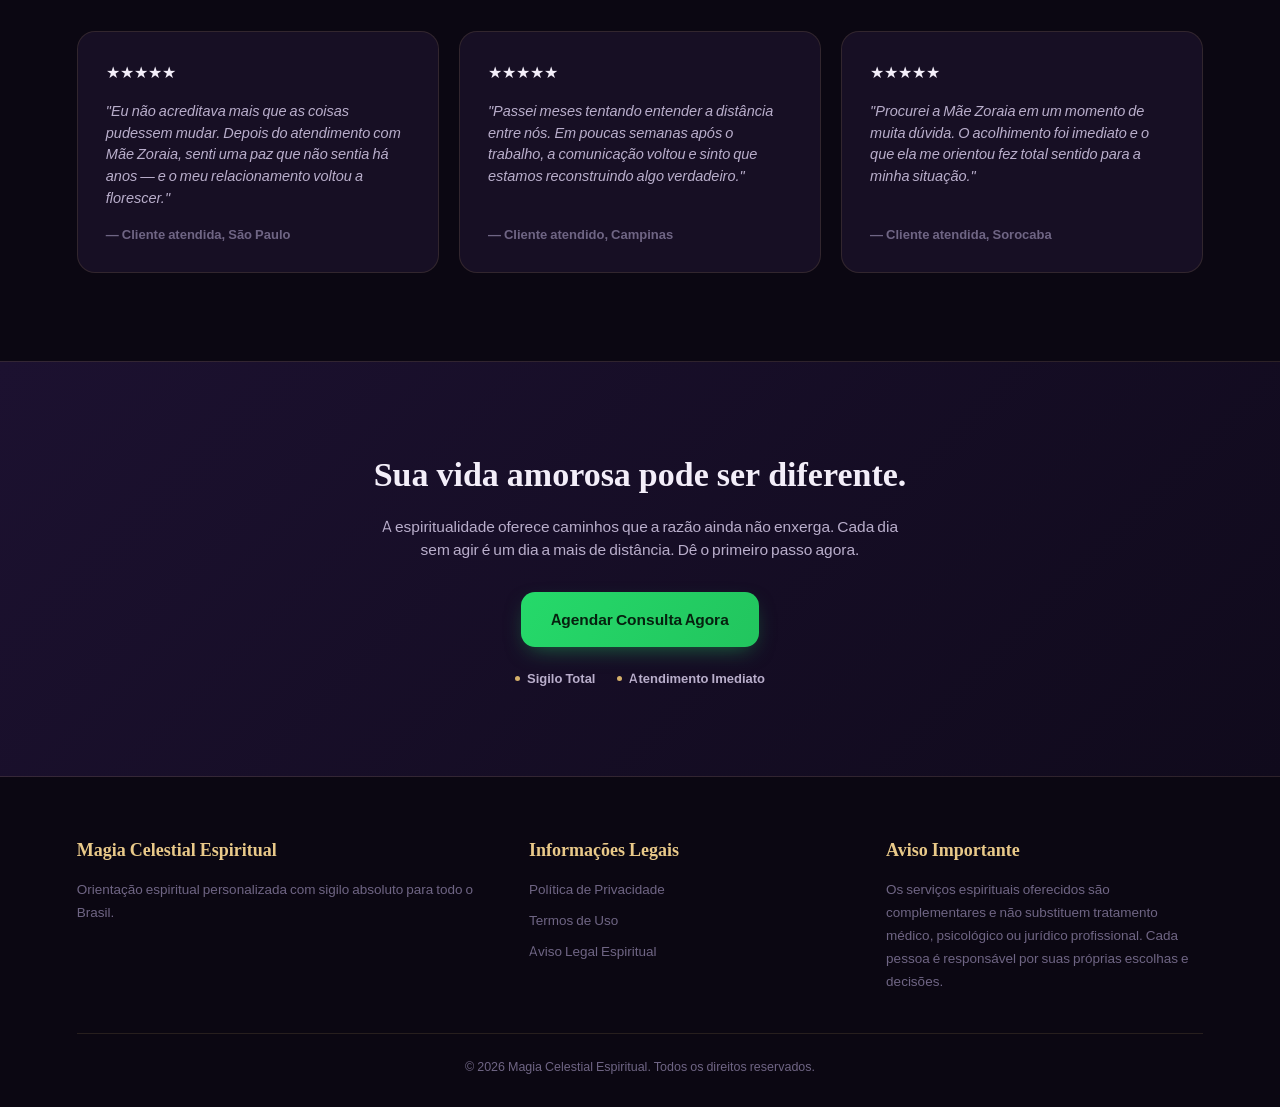
==== commit bf98f0a6: "Update index.html" ====
--- a/index.html
+++ b/index.html
@@ -9,16 +9,29 @@
 <link rel="stylesheet" href="assets/css/style.css">
 <link rel="icon" href="assets/img/favicon.png" type="image/png">
 
-<!-- ===================================================== -->
-<!-- TAGS DO GERENCIADOR DE TRÁFEGO: inserir aqui (GTM/Pixel/etc) -->
-<!-- ===================================================== -->
+<!-- Google tag (gtag.js) -->
+<script async src="https://www.googletagmanager.com/gtag/js?id=AW-18288266277"></script>
+<script>
+  window.dataLayer = window.dataLayer || [];
+  function gtag(){dataLayer.push(arguments);}
+  gtag('js', new Date());
+  gtag('config', 'AW-18288266277');
+</script>
+<!-- Google Tag Manager -->
+<script>(function(w,d,s,l,i){w[l]=w[l]||[];w[l].push({'gtm.start':
+new Date().getTime(),event:'gtm.js'});var f=d.getElementsByTagName(s)[0],
+j=d.createElement(s),dl=l!='dataLayer'?'&l='+l:'';j.async=true;j.src=
+'https://www.googletagmanager.com/gtm.js?id='+i+dl;f.parentNode.insertBefore(j,f);
+})(window,document,'script','dataLayer','GTM-WKDNQGSQ');</script>
+<!-- End Google Tag Manager -->
 
 </head>
 <body>
 
-<!-- ===================================================== -->
-<!-- TAGS DO GERENCIADOR DE TRÁFEGO (noscript, se necessário): inserir aqui -->
-<!-- ===================================================== -->
+<!-- Google Tag Manager (noscript) -->
+<noscript><iframe src="https://www.googletagmanager.com/ns.html?id=GTM-WKDNQGSQ"
+height="0" width="0" style="display:none;visibility:hidden"></iframe></noscript>
+<!-- End Google Tag Manager (noscript) -->
 
 <header class="site-header">
   <div class="logo">Magia Celestial<span>MÃE ZORAIA · UNIÃO &amp; HARMONIA</span></div>
--- a/assets/css/style.css
+++ b/assets/css/style.css
@@ -141,6 +141,28 @@
 .checklist svg{flex-shrink:0;width:18px;height:18px;color:var(--whats);margin-top:2px;}
 .link-arrow{color:var(--gold-bright);text-decoration:none;font-weight:700;font-size:14.5px;}
 
+/* COMO FUNCIONA */
+.steps-grid{display:grid;grid-template-columns:repeat(3,1fr);gap:24px;counter-reset:step;}
+.step-card{position:relative;padding-top:8px;}
+.step-num{
+  font-family:'Cormorant Garamond',serif;font-size:42px;font-weight:700;
+  background:linear-gradient(120deg,var(--gold-bright),var(--violet-soft));
+  -webkit-background-clip:text;background-clip:text;color:transparent;
+  line-height:1;margin-bottom:14px;display:block;
+}
+.step-card h3{font-family:'Cormorant Garamond',serif;font-size:21px;font-weight:600;margin-bottom:10px;}
+.step-card p{font-size:14.5px;color:var(--ink-dim);}
+.step-connector{
+  display:none;
+}
+@media(min-width:861px){
+  .steps-grid{position:relative;}
+  .steps-grid::before{
+    content:'';position:absolute;top:24px;left:16%;right:16%;height:1px;
+    background:linear-gradient(90deg,transparent,var(--border) 20%,var(--border) 80%,transparent);
+  }
+}
+
 /* SERVICOS */
 .services{background:linear-gradient(180deg,transparent,rgba(139,92,246,0.05),transparent);}
 .section-head{text-align:center;max-width:600px;margin:0 auto 50px;}
@@ -240,6 +262,8 @@
   .card{text-align:center;}
   .card .icon{margin-left:auto;margin-right:auto;}
 
+  .steps-grid{grid-template-columns:1fr;text-align:center;gap:36px;}
+
   .t-card{text-align:center;}
   .t-card p{text-align:center;}
 
